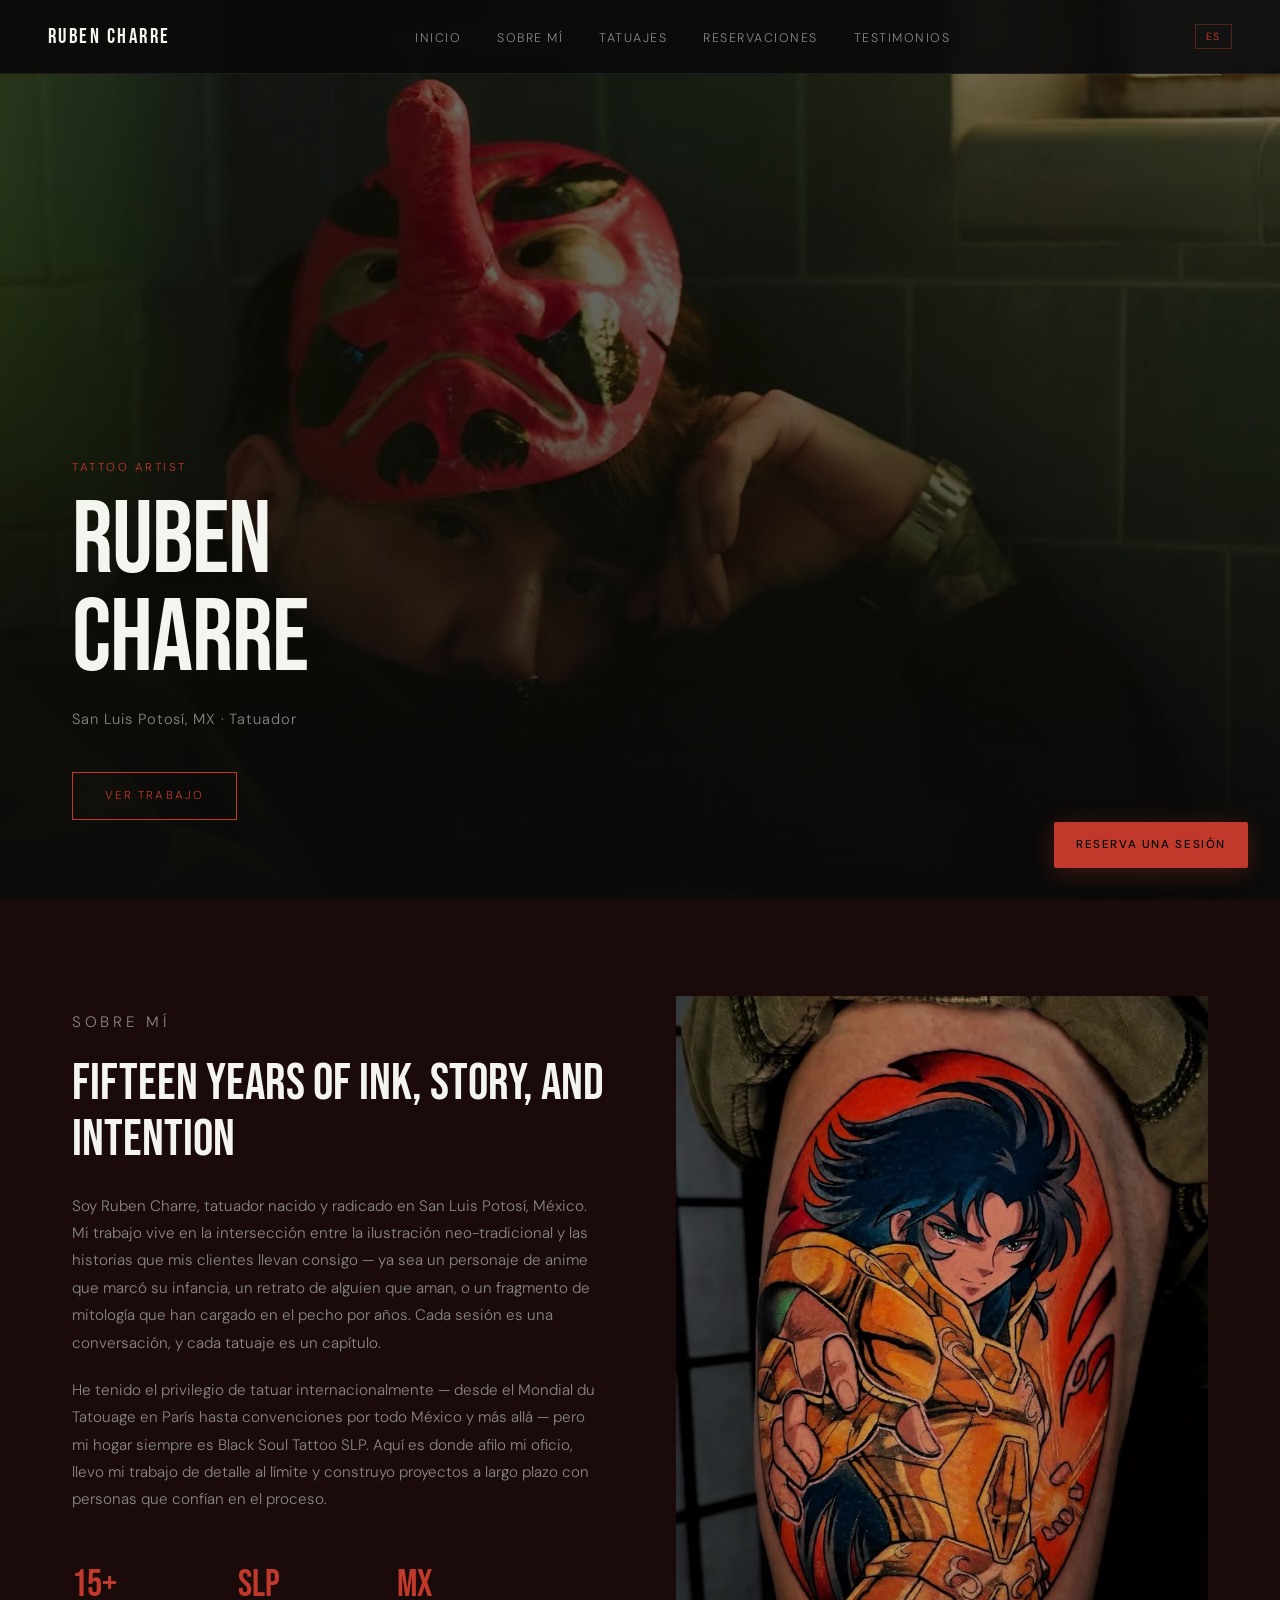
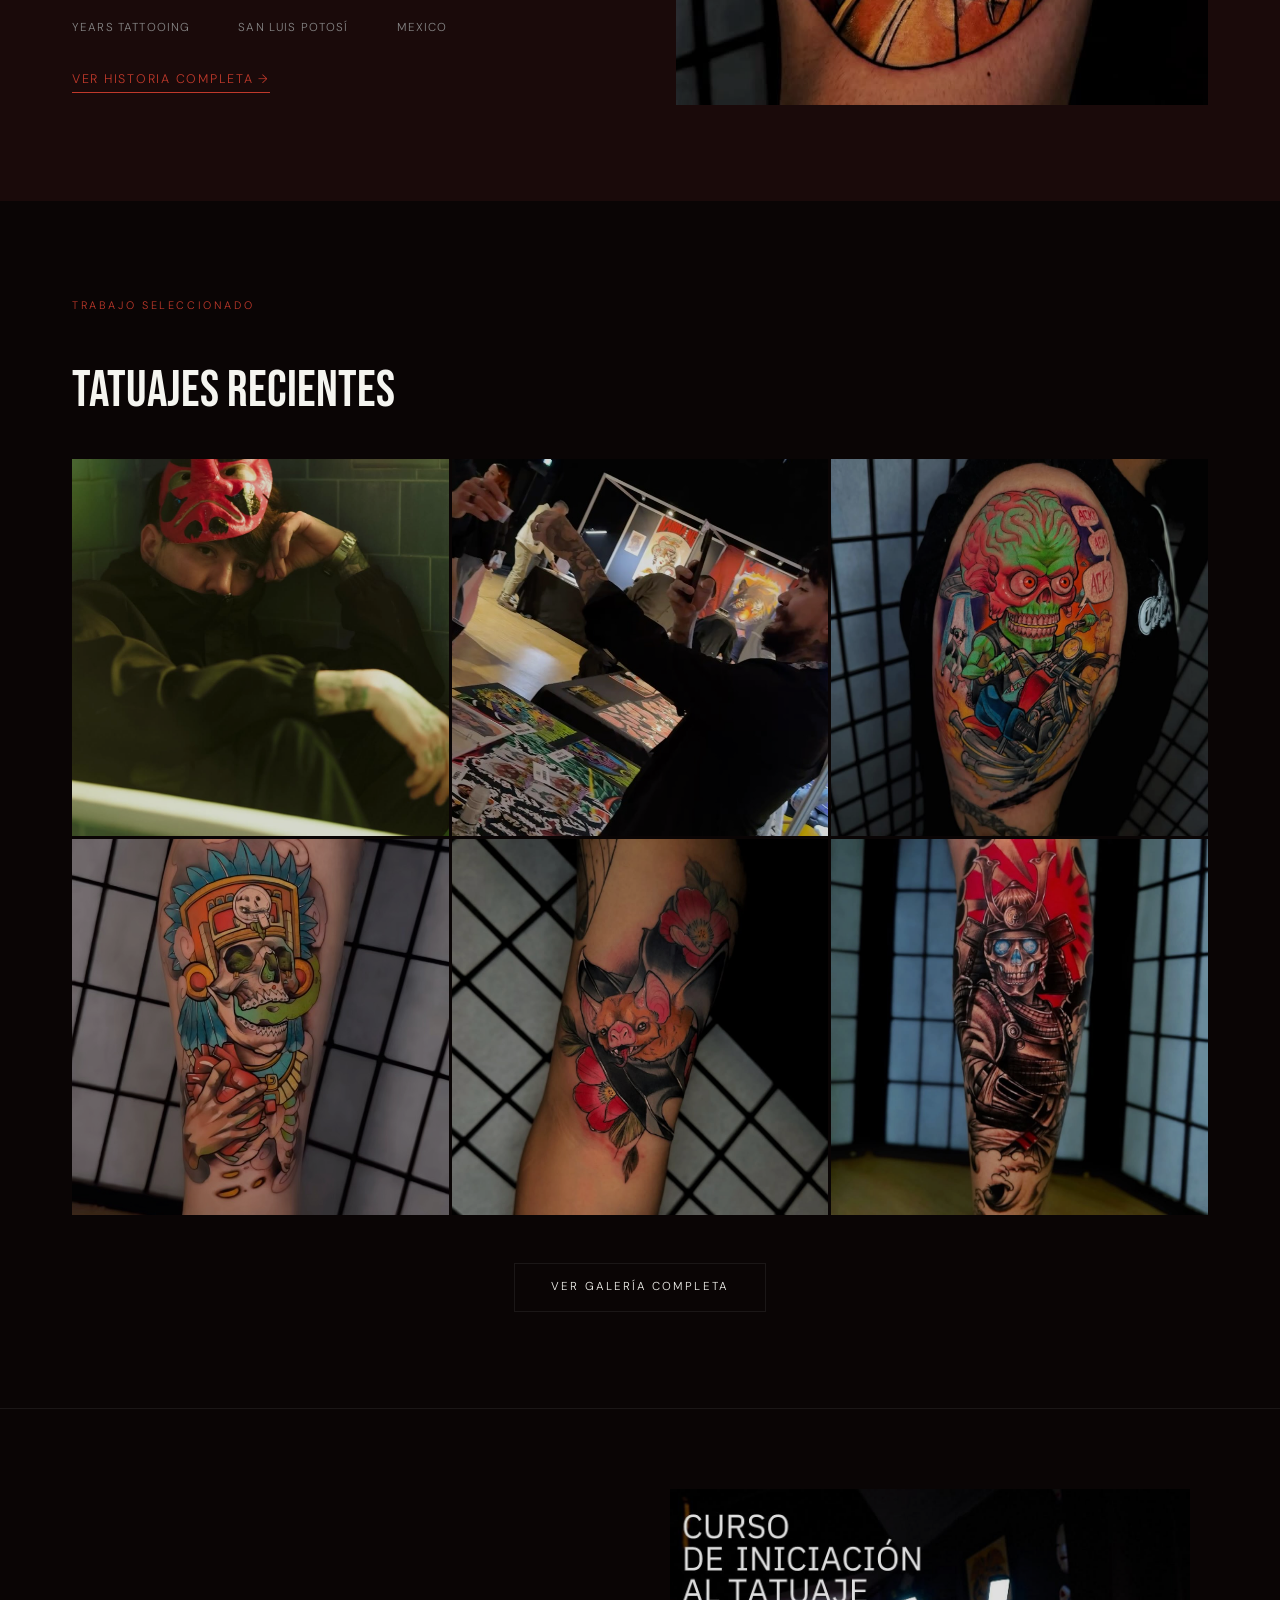
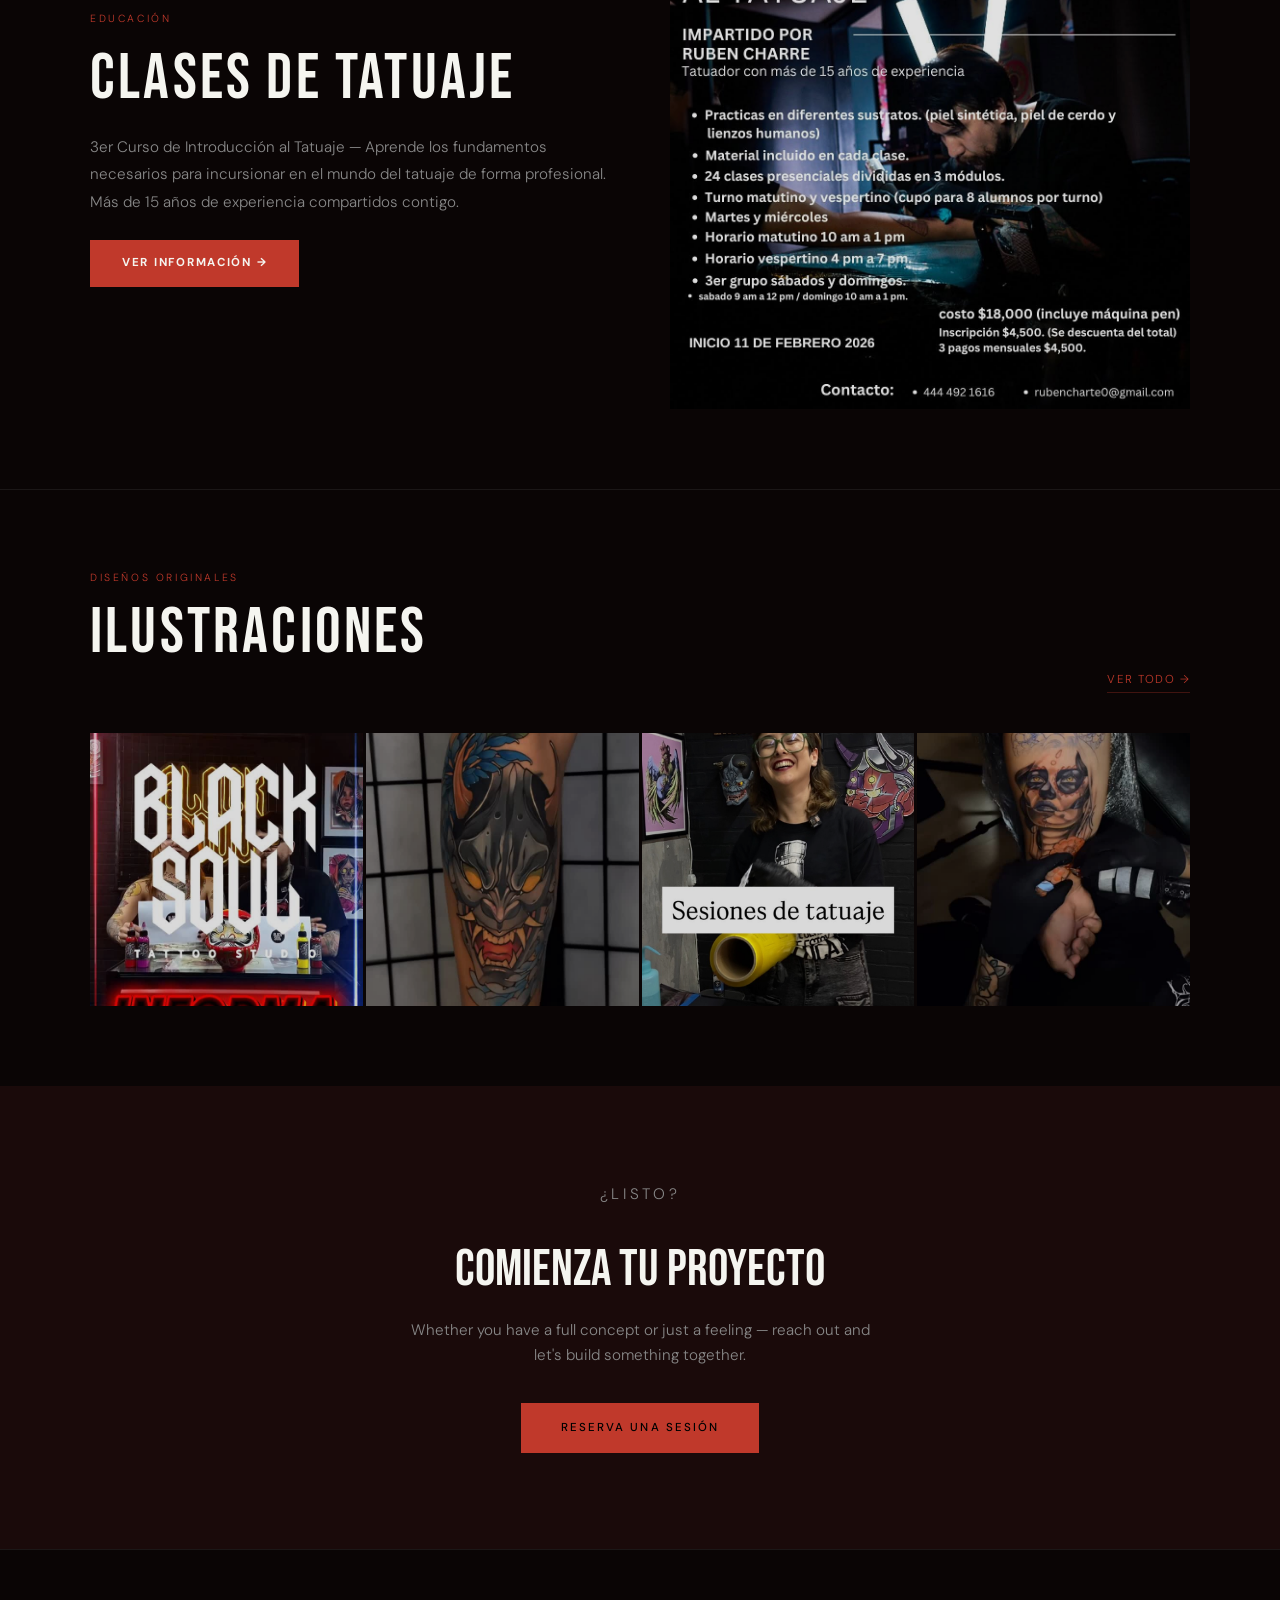
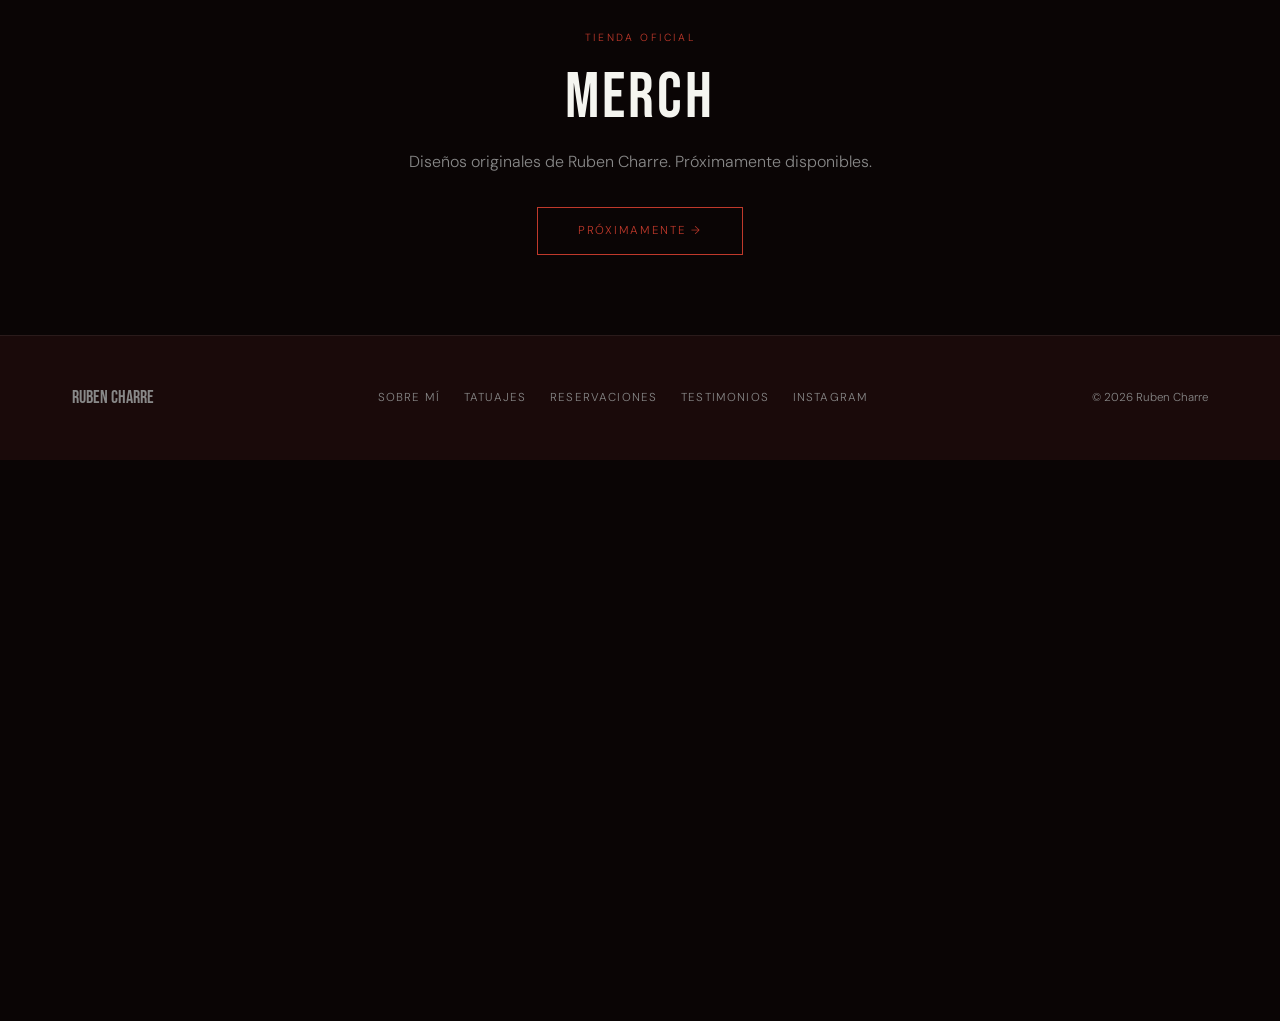
==== index.html @ f36c97e1 "Move booking CTA under ilustraciones, Spanish heading" ====
<!DOCTYPE html>
<html lang="es">
<head>
  <meta charset="UTF-8">
  <meta name="viewport" content="width=device-width, initial-scale=1.0">
  <title>Ruben Charre — Tattoo Artist | San Luis Potosí, Mexico</title>
  <meta name="description" content="Ruben Charre is a tattoo artist based in San Luis Potosí, Mexico, specializing in neo-traditional, anime, and illustrative tattoo work with bold detail and rich color.">
  <link rel="canonical" href="https://eternowebstudio.com./">

  <!-- OG Tags -->
  <meta property="og:title" content="Ruben Charre — Tattoo Artist">
  <meta property="og:description" content="Neo-traditional & illustrative tattoos from San Luis Potosí, Mexico.">
  <meta property="og:image" content="https://eternowebstudio.com/images/ruben-hero.jpg">
  <meta property="og:url" content="https://eternowebstudio.com./">
  <meta property="og:type" content="website">
  <meta name="twitter:card" content="summary_large_image">
  <meta name="twitter:title" content="Ruben Charre — Tattoo Artist">
  <meta name="twitter:image" content="https://eternowebstudio.com/images/ruben-hero.jpg">

  <!-- Google Fonts -->
  <link rel="preconnect" href="https://fonts.googleapis.com">
  <link rel="preconnect" href="https://fonts.gstatic.com" crossorigin>
  <link href="https://fonts.googleapis.com/css2?family=Bebas+Neue&family=DM+Sans:wght@300;400;500&display=swap" rel="stylesheet">

  <!-- Schema -->
  <script type="application/ld+json">
  {
    "@context": "https://schema.org",
    "@type": "Person",
    "name": "Ruben Charre",
    "jobTitle": "Tattoo Artist",
    "url": "https://eternowebstudio.com./",
    "image": "https://eternowebstudio.com/images/ruben-hero.jpg",
    "sameAs": ["https://www.instagram.com/rubencharre"],
    "address": {
      "@type": "PostalAddress",
      "addressLocality": "San Luis Potosí",
      "addressCountry": "MX"
    },
    "worksFor": {
      "@type": "LocalBusiness",
      "name": "Black Soul Tattoo SLP",
      "address": {
        "@type": "PostalAddress",
        "addressLocality": "San Luis Potosí",
        "addressCountry": "MX"
      }
    }
  }
  </script>

  <style>
    :root {
      --black: #0a0505;
      --charcoal: #1a0a0a;
      --gold: #C0392B;
      --white: #f5f5f0;
      --dim: #888;
      --border: rgba(255,255,255,0.07);
    }
    *, *::before, *::after { box-sizing: border-box; margin: 0; padding: 0; }
    html { scroll-behavior: smooth; }
    body {
      background: var(--black);
      color: var(--white);
      font-family: 'DM Sans', sans-serif;
      font-weight: 300;
      line-height: 1.6;
      overflow-x: hidden;
    }

    /* NAV */
    nav {
      position: fixed; top: 0; left: 0; right: 0; z-index: 100;
      display: flex; align-items: center; justify-content: space-between;
      padding: 20px 48px;
      background: rgba(10,10,10,0.92);
      backdrop-filter: blur(12px);
      border-bottom: 1px solid var(--border);
    }
    .nav-logo {
      font-family: 'Bebas Neue', sans-serif;
      font-size: 1.3rem;
      font-weight: 400;
      letter-spacing: 0.12em;
      color: var(--white);
      text-decoration: none;
    }
    .nav-links { display: flex; gap: 36px; list-style: none; }
    .nav-links a {
      color: var(--dim);
      text-decoration: none;
      font-size: 0.78rem;
      letter-spacing: 0.12em;
      text-transform: uppercase;
      transition: color 0.2s;
    }
    .nav-links a:hover { color: var(--white); }
    .hamburger { display: none; background: none; border: none; cursor: pointer; padding: 4px; }
    .hamburger span {
      display: block; width: 22px; height: 1px;
      background: var(--white); margin: 5px 0;
      transition: all 0.3s;
    }
    .mobile-menu {
      display: none; position: fixed; top: 65px; left: 0; right: 0; z-index: 99;
      background: var(--charcoal);
      padding: 24px 48px;
      border-bottom: 1px solid var(--border);
    }
    .mobile-menu.open { display: block; }
    .mobile-menu a {
      display: block; color: var(--white); text-decoration: none;
      font-size: 0.85rem; letter-spacing: 0.1em; text-transform: uppercase;
      padding: 12px 0; border-bottom: 1px solid var(--border);
    }

    /* FLOATING BOOK BUTTON */
    .book-float {
      position: fixed; bottom: 32px; right: 32px; z-index: 200;
      background: var(--gold);
      color: #000;
      font-family: 'DM Sans', sans-serif;
      font-size: 0.72rem;
      font-weight: 500;
      letter-spacing: 0.14em;
      text-transform: uppercase;
      text-decoration: none;
      padding: 14px 22px;
      border-radius: 2px;
      box-shadow: 0 4px 24px rgba(192,57,43,0.3);
      transition: transform 0.2s, box-shadow 0.2s;
    }
    .book-float:hover {
      transform: translateY(-2px);
      box-shadow: 0 8px 32px rgba(192,57,43,0.45);
    }

    /* HERO */
    .hero {
      min-height: 100vh;
      display: flex; align-items: flex-end;
      padding: 0 72px 80px;
      position: relative;
      overflow: hidden;
    }
    .hero-bg {
      position: absolute; inset: 0;
      background-image: url('images/ruben-hero.jpg');
      background-size: cover;
      background-position: center top;
      filter: brightness(0.45);
      transform: scale(1.02);
    }
    .hero-gradient {
      position: absolute; inset: 0;
      background: linear-gradient(to top, rgba(10,10,10,0.9) 0%, rgba(10,10,10,0.2) 50%, transparent 100%);
    }
    .hero-content { position: relative; z-index: 2; max-width: 700px; }
    .hero-eyebrow {
      font-size: 0.72rem; letter-spacing: 0.22em; text-transform: uppercase;
      color: var(--gold); margin-bottom: 16px;
    }
    h1 {
      font-family: 'Bebas Neue', sans-serif;
      font-size: clamp(3.5rem, 8vw, 7rem);
      font-weight: 300;
      line-height: 0.95;
      letter-spacing: -0.01em;
      margin-bottom: 20px;
    }
    .hero-sub {
      font-size: 0.92rem; color: var(--dim); letter-spacing: 0.06em;
      margin-bottom: 40px;
    }
    .hero-cta {
      display: inline-block;
      border: 1px solid var(--gold);
      color: var(--gold);
      text-decoration: none;
      font-size: 0.72rem;
      letter-spacing: 0.18em;
      text-transform: uppercase;
      padding: 14px 32px;
      transition: background 0.2s, color 0.2s;
    }
    .hero-cta:hover { background: var(--gold); color: #000; }

    /* SECTIONS */
    section { padding: 96px 72px; }
    .section-label {
      font-size: 0.68rem; letter-spacing: 0.24em; text-transform: uppercase;
      color: var(--gold); margin-bottom: 48px;
    }
    h2 {
      font-family: 'Bebas Neue', sans-serif;
      font-size: clamp(2rem, 4vw, 3.2rem);
      font-weight: 300;
      line-height: 1.1;
      margin-bottom: 24px;
    }

    /* ABOUT PREVIEW */
    .about-preview { background: var(--charcoal); }
    .about-grid {
      display: grid; grid-template-columns: 1fr 1fr; gap: 72px; align-items: center;
      max-width: 1200px; margin: 0 auto;
    }
    .about-text p {
      color: var(--dim); line-height: 1.8; margin-bottom: 20px; font-size: 0.95rem;
    }
    .about-img {
      width: 100%; aspect-ratio: 3/4; object-fit: cover;
      filter: brightness(0.85); transition: filter 0.3s;
    }
    .about-img:hover { filter: brightness(1); }
    .stats-row {
      display: flex; gap: 48px; margin-top: 40px;
    }
    .stat-item { }
    .stat-num {
      font-family: 'Bebas Neue', sans-serif;
      font-size: 2.4rem; font-weight: 300; color: var(--gold);
    }
    .stat-label { font-size: 0.72rem; color: var(--dim); letter-spacing: 0.1em; text-transform: uppercase; margin-top: 4px; }
    .about-link {
      display: inline-block; margin-top: 32px;
      color: var(--gold); text-decoration: none;
      font-size: 0.78rem; letter-spacing: 0.14em; text-transform: uppercase;
      border-bottom: 1px solid var(--gold); padding-bottom: 2px;
      transition: opacity 0.2s;
    }
    .about-link:hover { opacity: 0.7; }

    /* GALLERY PREVIEW */
    .gallery-section { background: var(--black); }
    .gallery-grid {
      display: grid;
      grid-template-columns: repeat(3, 1fr);
      gap: 3px;
      max-width: 1200px; margin: 0 auto 48px;
    }
    .gallery-item {
      aspect-ratio: 1;
      overflow: hidden;
    }
    .gallery-item img {
      width: 100%; height: 100%; object-fit: cover;
      filter: brightness(0.85);
      transition: filter 0.4s, transform 0.4s;
      display: block;
    }
    .gallery-item:hover img { filter: brightness(1); transform: scale(1.04); }
    .gallery-cta-wrap { text-align: center; }
    .btn-outline {
      display: inline-block;
      border: 1px solid var(--border);
      color: var(--white);
      text-decoration: none;
      font-size: 0.72rem;
      letter-spacing: 0.18em;
      text-transform: uppercase;
      padding: 14px 36px;
      transition: border-color 0.2s, color 0.2s;
    }
    .btn-outline:hover { border-color: var(--gold); color: var(--gold); }

    /* BOOKING PREVIEW */
    .booking-preview {
      background: var(--charcoal);
      text-align: center;
    }
    .booking-preview h2 { max-width: 560px; margin: 0 auto 20px; }
    .booking-preview p { color: var(--dim); max-width: 480px; margin: 0 auto 36px; font-size: 0.95rem; }
    .btn-gold {
      display: inline-block;
      background: var(--gold);
      color: #000;
      text-decoration: none;
      font-size: 0.72rem;
      letter-spacing: 0.18em;
      text-transform: uppercase;
      padding: 16px 40px;
      font-weight: 500;
      transition: opacity 0.2s, transform 0.2s;
    }
    .btn-gold:hover { opacity: 0.88; transform: translateY(-1px); }

    /* TESTIMONIALS PREVIEW */
    .testimonials-section { background: var(--black); text-align: center; }
    .testimonial-placeholder {
      max-width: 480px; margin: 0 auto;
      border: 1px solid var(--border);
      padding: 48px 40px;
      color: var(--dim);
      font-style: italic;
      font-family: 'Bebas Neue', sans-serif;
      font-size: 1.1rem;
    }

    /* FOOTER */
    footer {
      background: var(--charcoal);
      padding: 48px 72px;
      border-top: 1px solid var(--border);
      display: flex; justify-content: space-between; align-items: center;
    }
    .footer-logo {
      font-family: 'Bebas Neue', sans-serif;
      font-size: 1.1rem; color: var(--dim);
    }
    .footer-links { display: flex; gap: 24px; }
    .footer-links a {
      color: var(--dim); text-decoration: none;
      font-size: 0.72rem; letter-spacing: 0.1em; text-transform: uppercase;
      transition: color 0.2s;
    }
    .footer-links a:hover { color: var(--white); }
    .footer-copy { color: var(--dim); font-size: 0.72rem; }

    /* FADE UP ANIMATION */
    .fade-up {
      opacity: 0; transform: translateY(28px);
      transition: opacity 0.7s ease, transform 0.7s ease;
    }
    .fade-up.visible { opacity: 1; transform: translateY(0); }

    /* RESPONSIVE */
    @media (max-width: 900px) {
      nav { padding: 18px 24px; }
      .nav-links { display: none; }
      .hamburger { display: block; }
      section { padding: 72px 24px; }
      .hero { padding: 0 24px 60px; }
      .about-grid { grid-template-columns: 1fr; gap: 40px; }
      .gallery-grid { grid-template-columns: repeat(2, 1fr); }
      footer { flex-direction: column; gap: 24px; text-align: center; }
      .footer-links { flex-wrap: wrap; justify-content: center; }
      .book-float { bottom: 20px; right: 20px; }
      .stats-row { gap: 28px; }
    }
    @media (max-width: 480px) {
      .gallery-grid { grid-template-columns: repeat(2, 1fr); }
    }
  </style>
</head>
<body>

<nav>
  <a href="./" class="nav-logo">RUBEN CHARRE</a>
  <ul class="nav-links">
    <li><a href="./">Inicio</a></li>
    <li><a href="./about.html">Sobre Mí</a></li>
    <li><a href="./tattoos.html">Tatuajes</a></li>
    <li><a href="./booking.html">Reservaciones</a></li>
    <li><a href="./testimonials.html">Testimonios</a></li>
  </ul>
  <button id="lang-toggle-btn" onclick="setLang(getLang()==='es'?'en':'es')" style="background:none;border:1px solid rgba(192,57,43,0.4);color:#C0392B;font-size:0.65rem;letter-spacing:0.15em;padding:5px 10px;cursor:pointer;font-family:inherit;transition:all 0.2s;" onmouseover="this.style.background='rgba(192,57,43,0.15)'" onmouseout="this.style.background='none'">ES</button>
  <button class="hamburger" aria-label="Menu" onclick="document.querySelector('.mobile-menu').classList.toggle('open')">
    <span></span><span></span><span></span>
  </button>
</nav>

<div class="mobile-menu">
  <a href="./">Inicio</a>
  <a href="./about.html">Sobre Mí</a>
  <a href="./tattoos.html">Tatuajes</a>
  <a href="./booking.html">Reservaciones</a>
  <a href="./testimonials.html">Testimonios</a>
</div>

<!-- HERO -->
<section class="hero">
  <div class="hero-bg"></div>
  <div class="hero-gradient"></div>
  <div class="hero-content fade-up">
    <p class="hero-eyebrow">Tattoo Artist</p>
    <h1>Ruben<br>Charre</h1>
    <p class="hero-sub">San Luis Potosí, MX · Tatuador</p>
    <a href="./tattoos.html" class="hero-cta">Ver Trabajo</a>
  </div>
</section>

<!-- ABOUT PREVIEW -->
<section class="about-preview">
  <div class="about-grid">
    <div class="about-text fade-up">
      <p class="section-label">Sobre Mí</p>
      <h2>Fifteen Years of Ink, Story, and Intention</h2>
      <p>Soy Ruben Charre, tatuador nacido y radicado en San Luis Potosí, México. Mi trabajo vive en la intersección entre la ilustración neo-tradicional y las historias que mis clientes llevan consigo — ya sea un personaje de anime que marcó su infancia, un retrato de alguien que aman, o un fragmento de mitología que han cargado en el pecho por años. Cada sesión es una conversación, y cada tatuaje es un capítulo.</p>
      <p>He tenido el privilegio de tatuar internacionalmente — desde el Mondial du Tatouage en París hasta convenciones por todo México y más allá — pero mi hogar siempre es Black Soul Tattoo SLP. Aquí es donde afilo mi oficio, llevo mi trabajo de detalle al límite y construyo proyectos a largo plazo con personas que confían en el proceso.</p>
      <div class="stats-row">
        <div class="stat-item">
          <div class="stat-num">15+</div>
          <div class="stat-label">Years Tattooing</div>
        </div>
        <div class="stat-item">
          <div class="stat-num">SLP</div>
          <div class="stat-label">San Luis Potosí</div>
        </div>
        <div class="stat-item">
          <div class="stat-num">MX</div>
          <div class="stat-label">Mexico</div>
        </div>
      </div>
      <a href="./about.html" class="about-link">Ver Historia Completa →</a>
    </div>
    <img src="./images/g7.jpg" alt="Ruben Charre tattoo work" class="about-img fade-up">
  </div>
</section>

<!-- TATTOO GALLERY PREVIEW -->
<section class="gallery-section">
  <div style="max-width:1200px;margin:0 auto;">
    <p class="section-label fade-up">Trabajo Seleccionado</p>
    <h2 class="fade-up">Tatuajes Recientes</h2>
    <div class="gallery-grid" style="margin-top:40px;">
      <div class="gallery-item fade-up"><img src="./images/g1.jpg" alt="Tattoo by Ruben Charre" loading="lazy"></div>
      <div class="gallery-item fade-up"><img src="./images/g2.jpg" alt="Tattoo by Ruben Charre" loading="lazy"></div>
      <div class="gallery-item fade-up"><img src="./images/g3.jpg" alt="Tattoo by Ruben Charre" loading="lazy"></div>
      <div class="gallery-item fade-up"><img src="./images/g4.jpg" alt="Tattoo by Ruben Charre" loading="lazy"></div>
      <div class="gallery-item fade-up"><img src="./images/g5.jpg" alt="Tattoo by Ruben Charre" loading="lazy"></div>
      <div class="gallery-item fade-up"><img src="./images/g6.jpg" alt="Tattoo by Ruben Charre" loading="lazy"></div>
    </div>
    <div class="gallery-cta-wrap fade-up" style="margin-top:40px;">
      <a href="./tattoos.html" class="btn-outline">Ver Galería Completa</a>
    </div>
  </div>
</section>

<!-- CLASES PREVIEW -->
<section style="padding:80px 72px;border-top:1px solid rgba(255,255,255,0.07);background:#0a0505;">
  <div style="max-width:1100px;margin:0 auto;display:grid;grid-template-columns:1fr 1fr;gap:60px;align-items:center;">
    <div>
      <p style="font-size:0.65rem;letter-spacing:0.25em;text-transform:uppercase;color:#C0392B;margin-bottom:16px;">Educación</p>
      <h2 style="font-family:'Bebas Neue',sans-serif;font-size:clamp(2.5rem,5vw,4rem);letter-spacing:0.05em;color:#f5f5f0;margin-bottom:20px;">Clases de Tatuaje</h2>
      <p style="color:#888;line-height:1.8;margin-bottom:24px;font-size:0.95rem;">3er Curso de Introducción al Tatuaje — Aprende los fundamentos necesarios para incursionar en el mundo del tatuaje de forma profesional. Más de 15 años de experiencia compartidos contigo.</p>
      <a href="/clases.html" style="display:inline-block;padding:14px 32px;background:#C0392B;color:#f5f5f0;text-decoration:none;font-size:0.72rem;font-weight:700;letter-spacing:0.15em;text-transform:uppercase;">Ver Información →</a>
    </div>
    <div>
      <img src="./images/class.jpg" alt="Curso de tatuaje" style="width:100%;display:block;filter:brightness(0.88);">
    </div>
  </div>
</section>

<!-- ILUSTRACIONES PREVIEW -->
<section style="padding:80px 72px;border-top:1px solid rgba(255,255,255,0.07);background:#0a0505;">
  <div style="max-width:1100px;margin:0 auto;">
    <div style="display:flex;justify-content:space-between;align-items:flex-end;margin-bottom:40px;">
      <div>
        <p style="font-size:0.65rem;letter-spacing:0.25em;text-transform:uppercase;color:#C0392B;margin-bottom:12px;">Diseños Originales</p>
        <h2 style="font-family:'Bebas Neue',sans-serif;font-size:clamp(2.5rem,5vw,4rem);letter-spacing:0.05em;color:#f5f5f0;">Ilustraciones</h2>
      </div>
      <a href="/ilustraciones.html" style="font-size:0.72rem;letter-spacing:0.12em;text-transform:uppercase;color:#C0392B;text-decoration:none;border-bottom:1px solid rgba(192,57,43,0.3);padding-bottom:2px;">Ver Todo →</a>
    </div>
    <div style="display:grid;grid-template-columns:repeat(4,1fr);gap:3px;">
      <div style="overflow:hidden;"><img src="./images/illustration_1.jpg" alt="Diseño" style="width:100%;aspect-ratio:1;object-fit:cover;display:block;filter:brightness(0.85);transition:filter 0.4s;" onmouseover="this.style.filter='brightness(1)'" onmouseout="this.style.filter='brightness(0.85)'"></div>
      <div style="overflow:hidden;"><img src="./images/illustration_2.jpg" alt="Diseño" style="width:100%;aspect-ratio:1;object-fit:cover;display:block;filter:brightness(0.85);transition:filter 0.4s;" onmouseover="this.style.filter='brightness(1)'" onmouseout="this.style.filter='brightness(0.85)'"></div>
      <div style="overflow:hidden;"><img src="./images/illustration_3.jpg" alt="Diseño" style="width:100%;aspect-ratio:1;object-fit:cover;display:block;filter:brightness(0.85);transition:filter 0.4s;" onmouseover="this.style.filter='brightness(1)'" onmouseout="this.style.filter='brightness(0.85)'"></div>
      <div style="overflow:hidden;"><img src="./images/illustration_4.jpg" alt="Diseño" style="width:100%;aspect-ratio:1;object-fit:cover;display:block;filter:brightness(0.85);transition:filter 0.4s;" onmouseover="this.style.filter='brightness(1)'" onmouseout="this.style.filter='brightness(0.85)'"></div>
    </div>
  </div>
</section>

<!-- BOOKING PREVIEW -->
<section class="booking-preview">
  <p class="section-label fade-up">¿Listo?</p>
  <h2 class="fade-up">Comienza Tu Proyecto</h2>
  <p class="fade-up">Whether you have a full concept or just a feeling — reach out and let's build something together.</p>
  <a href="./booking.html" class="btn-gold fade-up">Reserva una Sesión</a>
</section>

<!-- MERCH PREVIEW -->
<section style="padding:80px 72px;border-top:1px solid rgba(255,255,255,0.07);background:#0a0505;">
  <div style="max-width:1100px;margin:0 auto;text-align:center;">
    <p style="font-size:0.65rem;letter-spacing:0.25em;text-transform:uppercase;color:#C0392B;margin-bottom:16px;">Tienda Oficial</p>
    <h2 style="font-family:'Bebas Neue',sans-serif;font-size:clamp(2.5rem,5vw,4rem);letter-spacing:0.05em;color:#f5f5f0;margin-bottom:16px;">Merch</h2>
    <p style="color:#888;font-size:1rem;margin-bottom:32px;">Diseños originales de Ruben Charre. Próximamente disponibles.</p>
    <a href="/merch.html" style="display:inline-block;padding:14px 40px;border:1px solid #C0392B;color:#C0392B;text-decoration:none;font-size:0.72rem;letter-spacing:0.15em;text-transform:uppercase;transition:all 0.3s;" onmouseover="this.style.background='#C0392B';this.style.color='#f5f5f0'" onmouseout="this.style.background='none';this.style.color='#C0392B'">Próximamente →</a>
  </div>
</section>

<footer>
  <div class="footer-logo">Ruben Charre</div>
  <div class="footer-links">
    <a href="./about.html">Sobre Mí</a>
    <a href="./tattoos.html">Tatuajes</a>
    <a href="./booking.html">Reservaciones</a>
    <a href="./testimonials.html">Testimonios</a>
    <a href="https://instagram.com/rubencharre" target="_blank" rel="noopener">Instagram</a>
  </div>
  <div class="footer-copy">© 2026 Ruben Charre</div>
</footer>

<a href="./booking.html" class="book-float">Reserva una Sesión</a>

<script>
  const obs = new IntersectionObserver((entries) => {
    entries.forEach(e => { if (e.isIntersecting) { e.target.classList.add('visible'); } });
  }, { threshold: 0.1 });
  document.querySelectorAll('.fade-up').forEach(el => obs.observe(el));
</script>

<script>
// Bilingual support - auto-detect browser language
const translations = {
  es: {
    nav_about: "Sobre Mí", nav_tattoos: "Tatuajes", nav_booking: "Reservaciones", nav_testimonials: "Testimonios",
    hero_cta: "Ver Trabajo", section_about: "Sobre Mí", section_tattoos: "Tatuajes",
    section_booking: "Reservaciones", section_testimonials: "Testimonios",
    book_btn: "Reserva una Sesión", gallery_btn: "Ver Galería Completa",
  },
  en: {
    nav_about: "About", nav_tattoos: "Tattoos", nav_booking: "Booking", nav_testimonials: "Testimonials",
    hero_cta: "View Work", section_about: "About", section_tattoos: "Tattoo Work",
    section_booking: "Booking", section_testimonials: "Testimonials",
    book_btn: "Book a Session", gallery_btn: "View Full Gallery",
  }
};

function getLang() {
  return localStorage.getItem('lang') || (navigator.language.startsWith('es') ? 'es' : 'en');
}

function setLang(lang) {
  localStorage.setItem('lang', lang);
  document.documentElement.lang = lang;
  document.querySelectorAll('[data-es]').forEach(el => {
    el.textContent = lang === 'es' ? el.dataset.es : el.dataset.en;
  });
  const btn = document.getElementById('lang-toggle-btn');
  if (btn) btn.textContent = lang === 'es' ? 'EN' : 'ES';
}

document.addEventListener('DOMContentLoaded', () => setLang(getLang()));
</script>
<!-- TESTIMONIALS PREVIEW -->
<section class="testimonials-section">
  <div style="max-width:800px;margin:0 auto;">
    <p class="section-label fade-up">Testimonios</p>
    <h2 class="fade-up">Lo Que Dicen</h2>
    <div class="testimonial-placeholder fade-up" style="margin-top:40px;">
      "Sé el primero en compartir tu experiencia."
    </div>
    <div style="margin-top:32px;" class="fade-up">
      <a href="./testimonials.html" class="btn-outline">Leave a Review</a>
    </div>
  </div>
</section>


</body>
</html>
<!-- rebuild Wed Mar 18 08:30:24 CDT 2026 -->
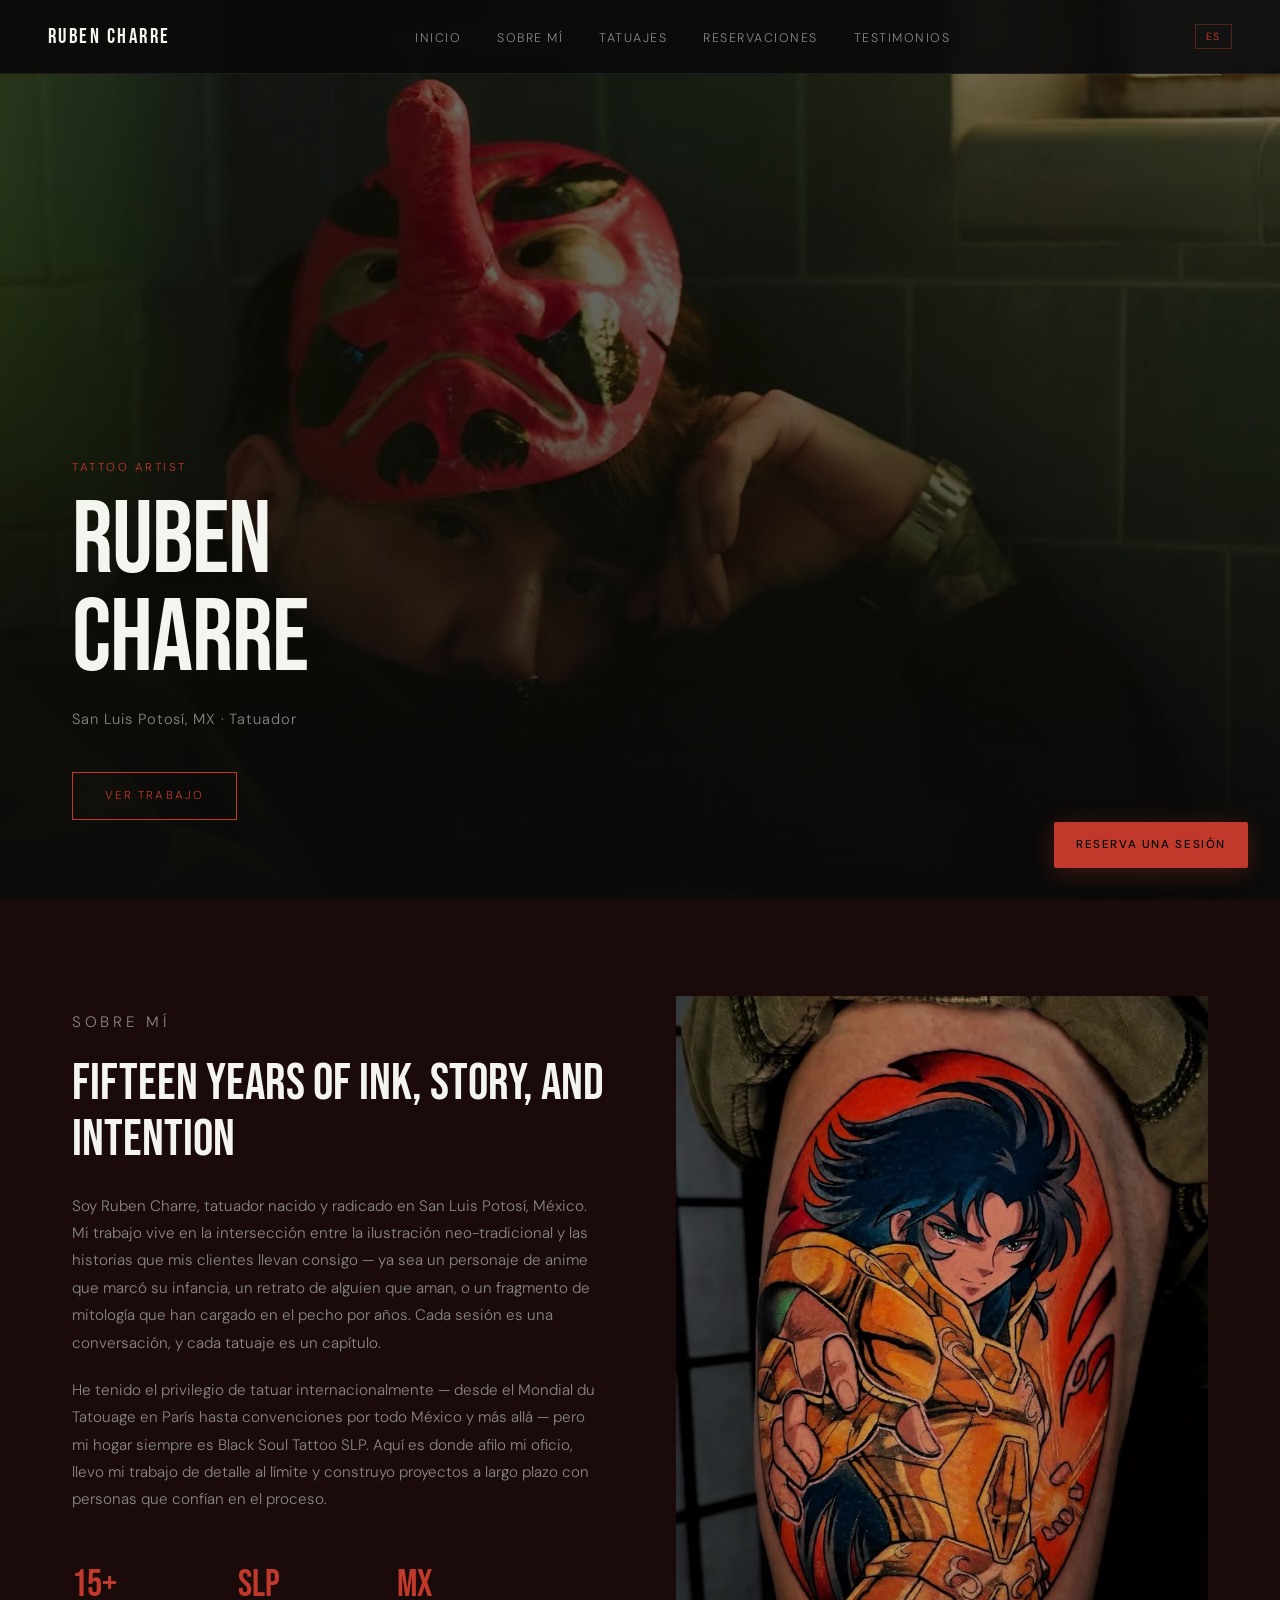
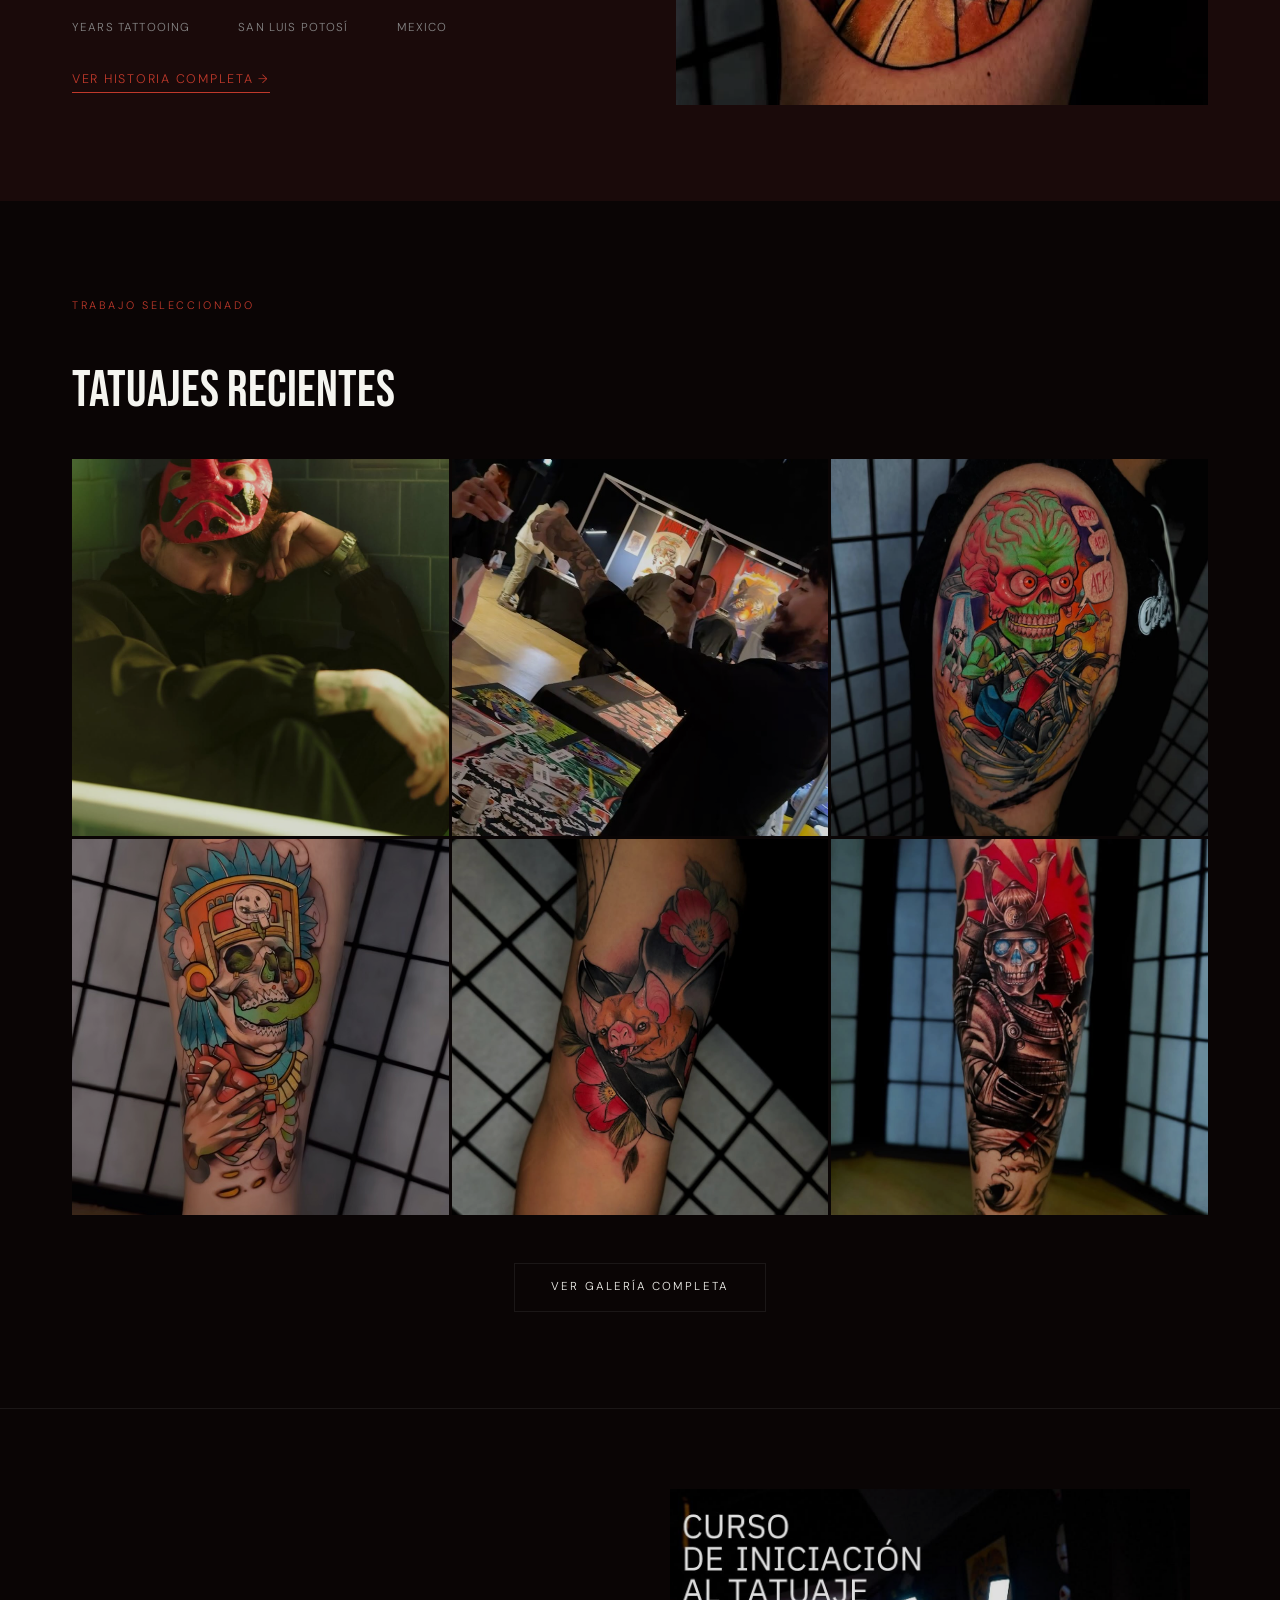
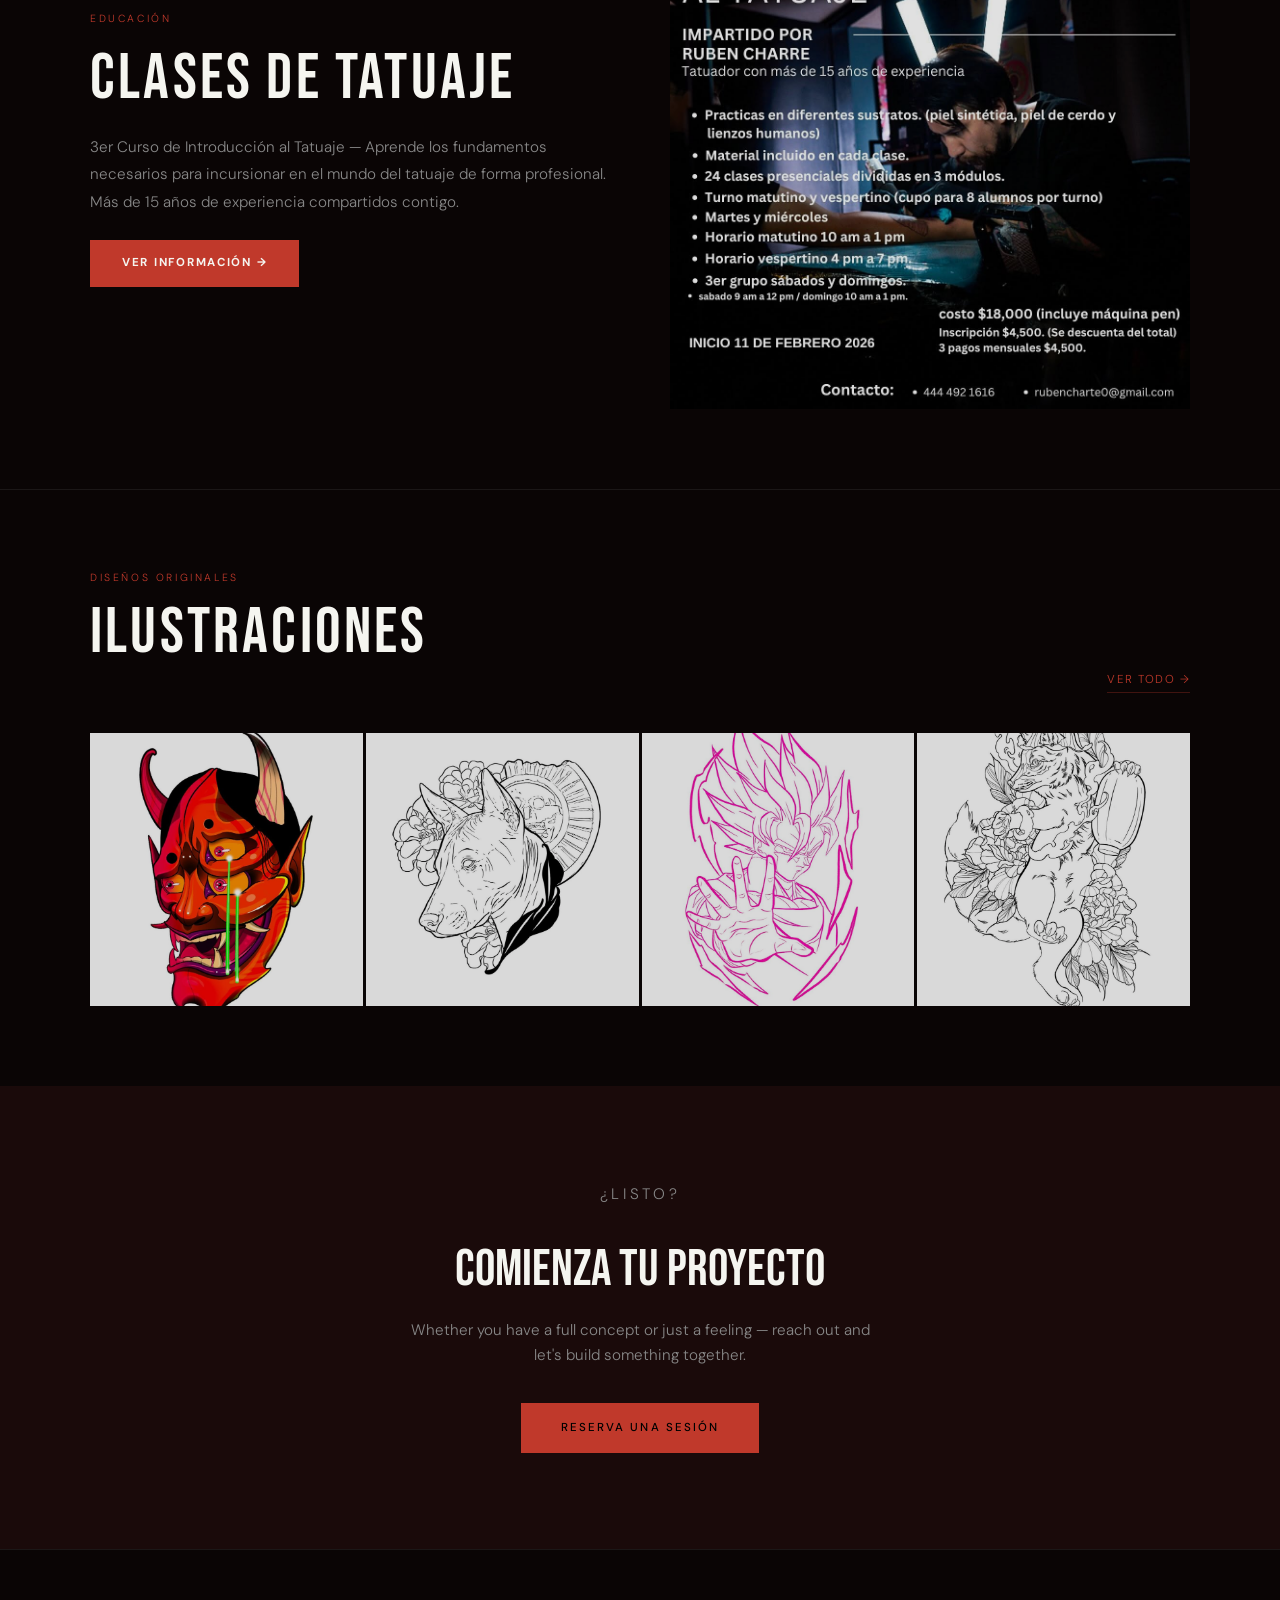
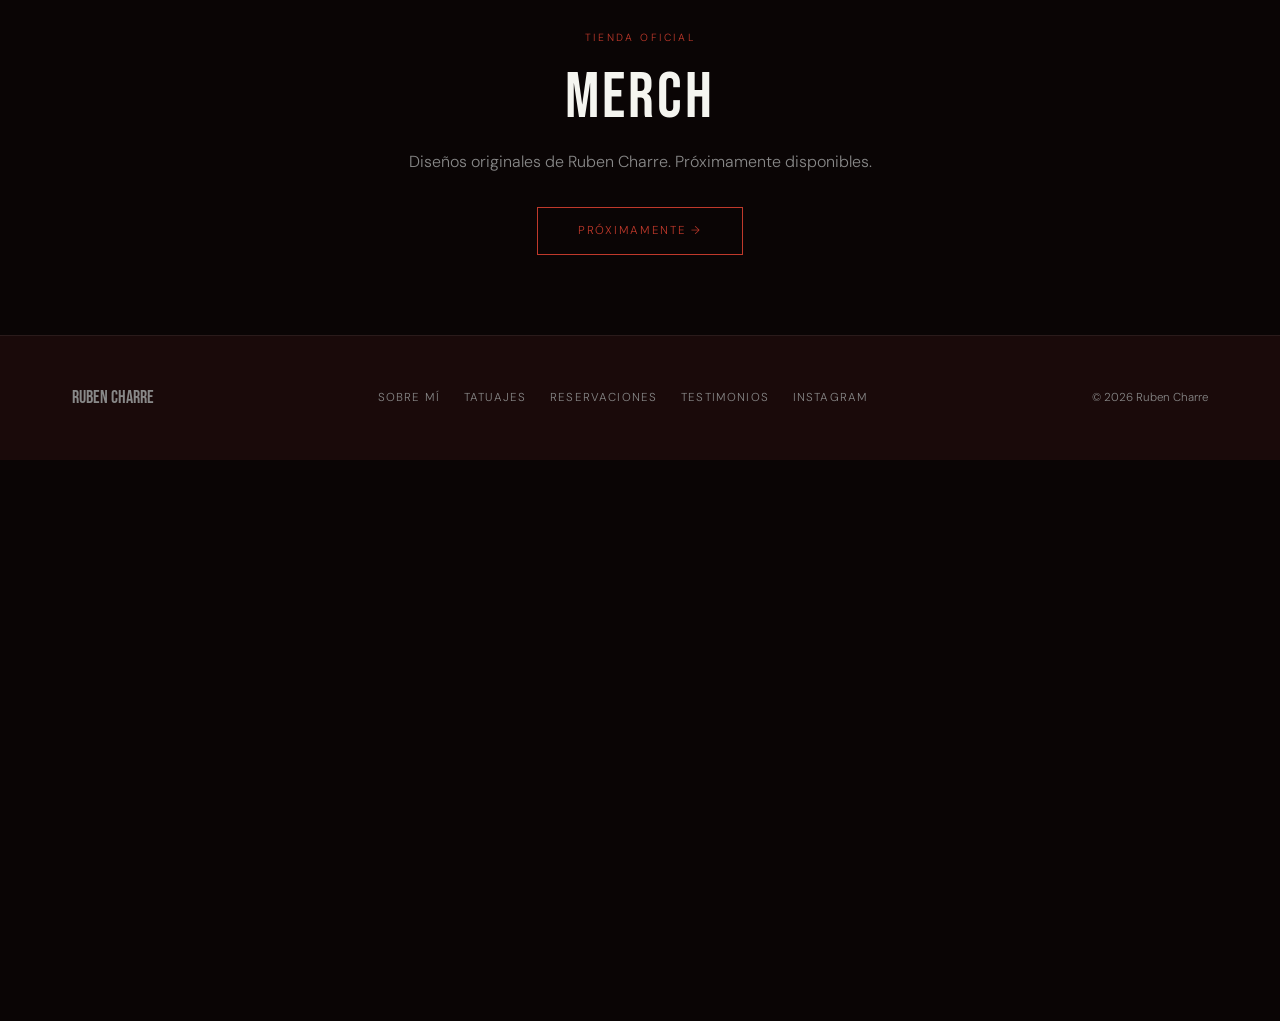
==== commit 2f8f093d: "Add 10 real design illustrations from desktop folder" ====
--- a/index.html
+++ b/index.html
@@ -454,10 +454,10 @@
       <a href="/ilustraciones.html" style="font-size:0.72rem;letter-spacing:0.12em;text-transform:uppercase;color:#C0392B;text-decoration:none;border-bottom:1px solid rgba(192,57,43,0.3);padding-bottom:2px;">Ver Todo →</a>
     </div>
     <div style="display:grid;grid-template-columns:repeat(4,1fr);gap:3px;">
-      <div style="overflow:hidden;"><img src="./images/illustration_1.jpg" alt="Diseño" style="width:100%;aspect-ratio:1;object-fit:cover;display:block;filter:brightness(0.85);transition:filter 0.4s;" onmouseover="this.style.filter='brightness(1)'" onmouseout="this.style.filter='brightness(0.85)'"></div>
-      <div style="overflow:hidden;"><img src="./images/illustration_2.jpg" alt="Diseño" style="width:100%;aspect-ratio:1;object-fit:cover;display:block;filter:brightness(0.85);transition:filter 0.4s;" onmouseover="this.style.filter='brightness(1)'" onmouseout="this.style.filter='brightness(0.85)'"></div>
-      <div style="overflow:hidden;"><img src="./images/illustration_3.jpg" alt="Diseño" style="width:100%;aspect-ratio:1;object-fit:cover;display:block;filter:brightness(0.85);transition:filter 0.4s;" onmouseover="this.style.filter='brightness(1)'" onmouseout="this.style.filter='brightness(0.85)'"></div>
-      <div style="overflow:hidden;"><img src="./images/illustration_4.jpg" alt="Diseño" style="width:100%;aspect-ratio:1;object-fit:cover;display:block;filter:brightness(0.85);transition:filter 0.4s;" onmouseover="this.style.filter='brightness(1)'" onmouseout="this.style.filter='brightness(0.85)'"></div>
+      <div style="overflow:hidden;"><img src="./images/ruben_design_1.jpg" alt="Diseño" style="width:100%;aspect-ratio:1;object-fit:cover;display:block;filter:brightness(0.85);transition:filter 0.4s;" onmouseover="this.style.filter='brightness(1)'" onmouseout="this.style.filter='brightness(0.85)'"></div>
+      <div style="overflow:hidden;"><img src="./images/ruben_design_2.jpg" alt="Diseño" style="width:100%;aspect-ratio:1;object-fit:cover;display:block;filter:brightness(0.85);transition:filter 0.4s;" onmouseover="this.style.filter='brightness(1)'" onmouseout="this.style.filter='brightness(0.85)'"></div>
+      <div style="overflow:hidden;"><img src="./images/ruben_design_3.jpg" alt="Diseño" style="width:100%;aspect-ratio:1;object-fit:cover;display:block;filter:brightness(0.85);transition:filter 0.4s;" onmouseover="this.style.filter='brightness(1)'" onmouseout="this.style.filter='brightness(0.85)'"></div>
+      <div style="overflow:hidden;"><img src="./images/ruben_design_4.jpg" alt="Diseño" style="width:100%;aspect-ratio:1;object-fit:cover;display:block;filter:brightness(0.85);transition:filter 0.4s;" onmouseover="this.style.filter='brightness(1)'" onmouseout="this.style.filter='brightness(0.85)'"></div>
     </div>
   </div>
 </section>
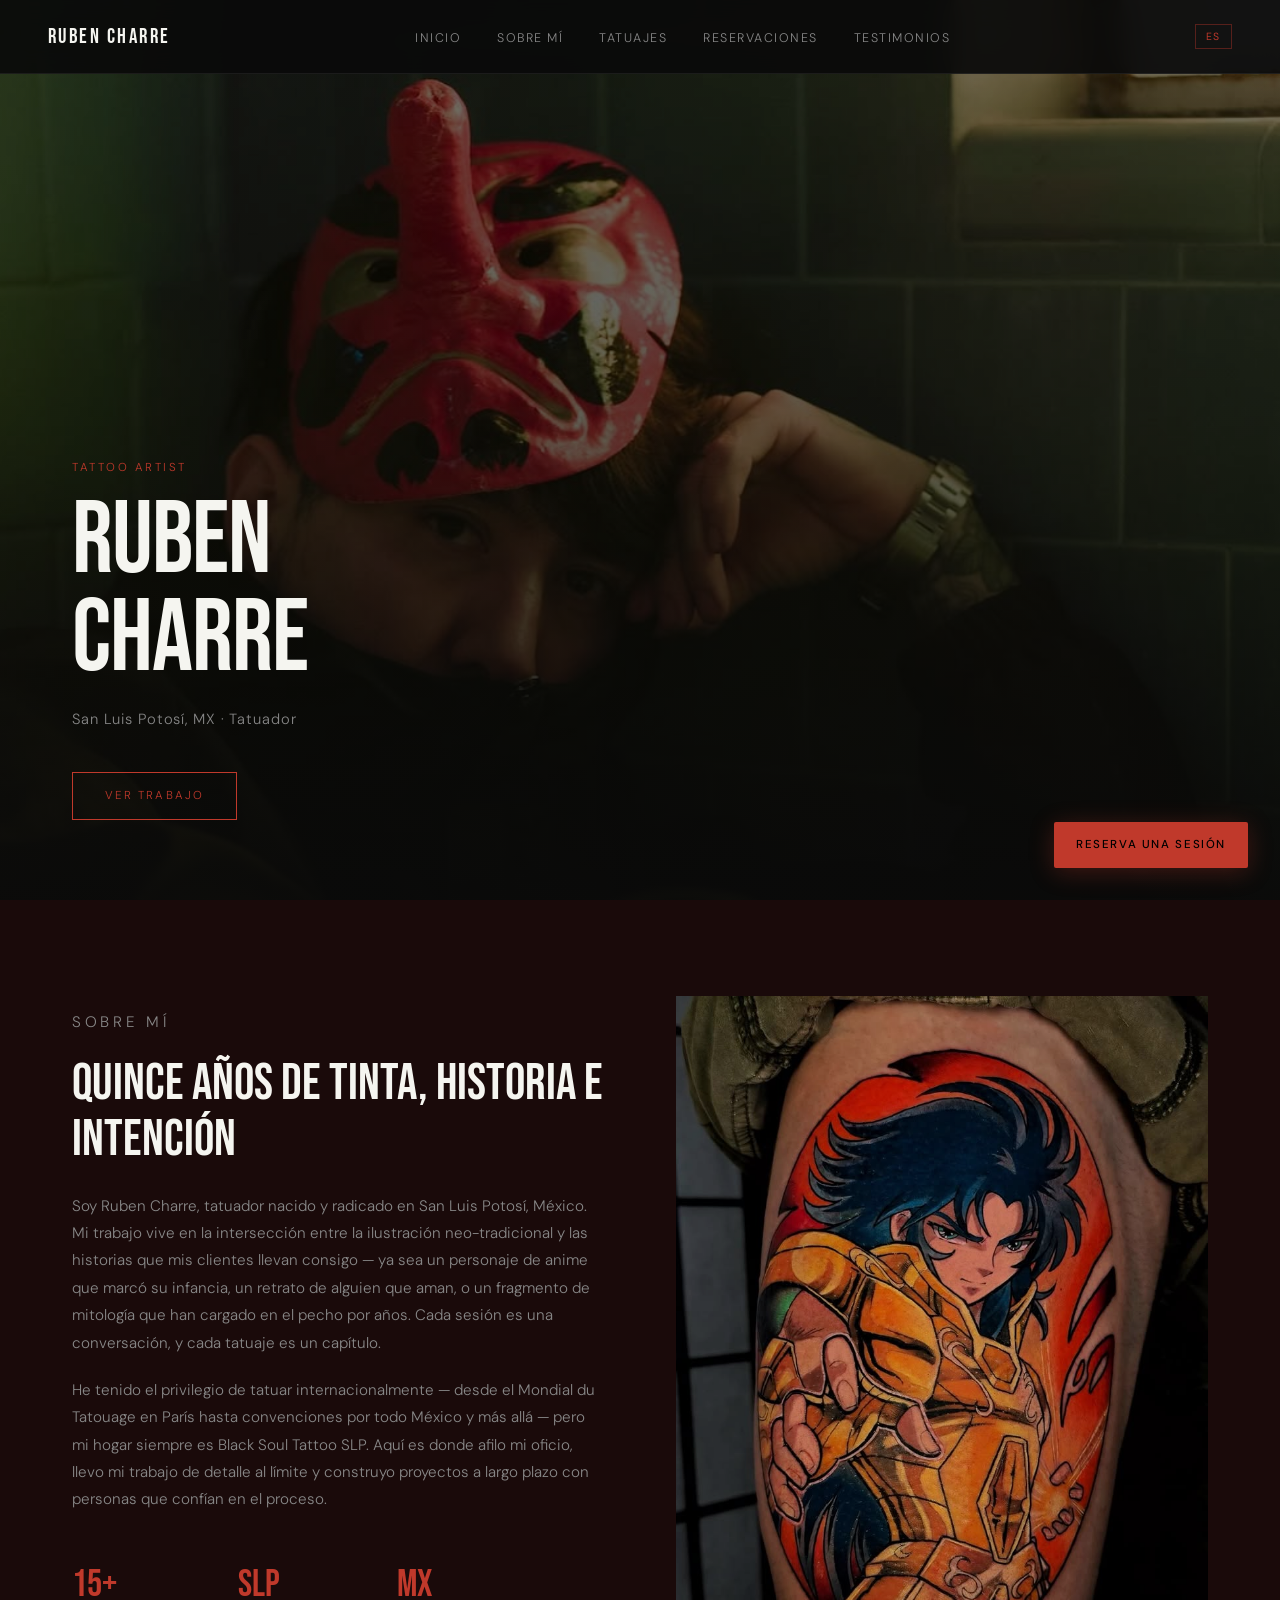
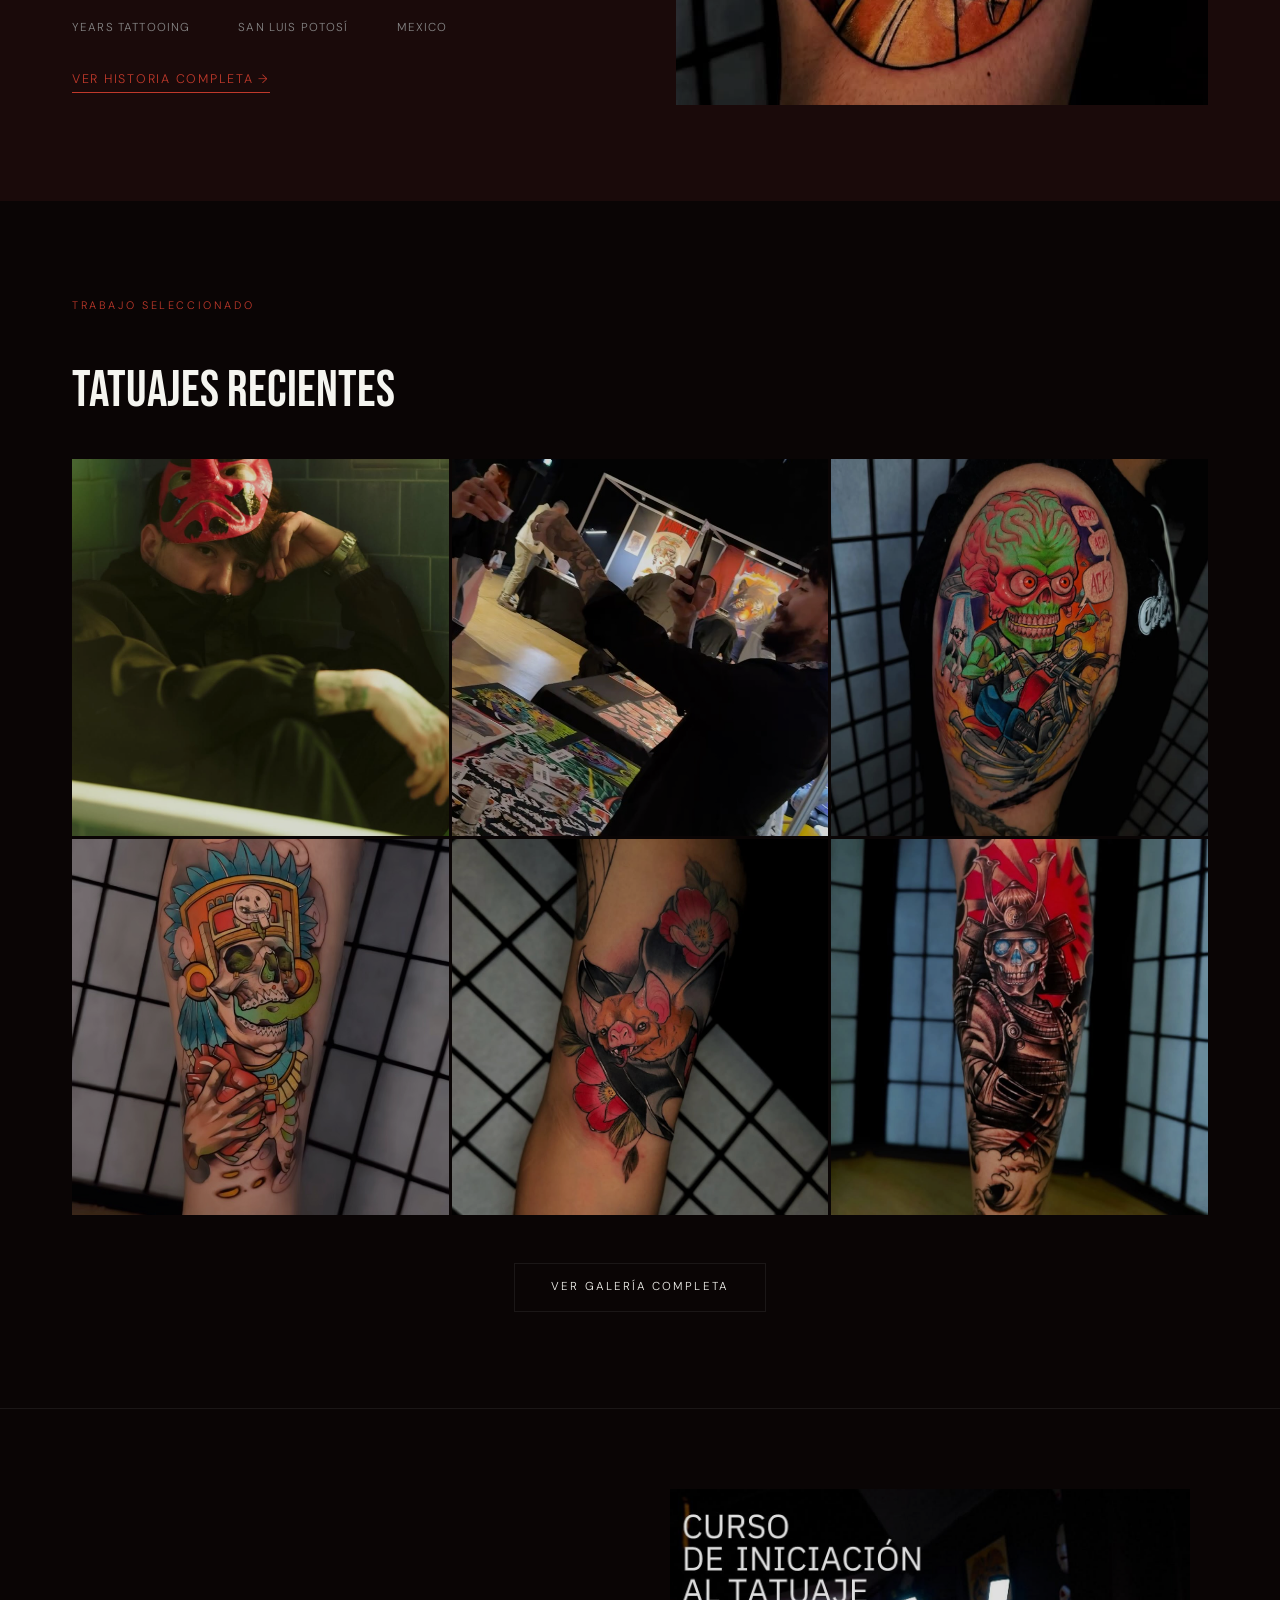
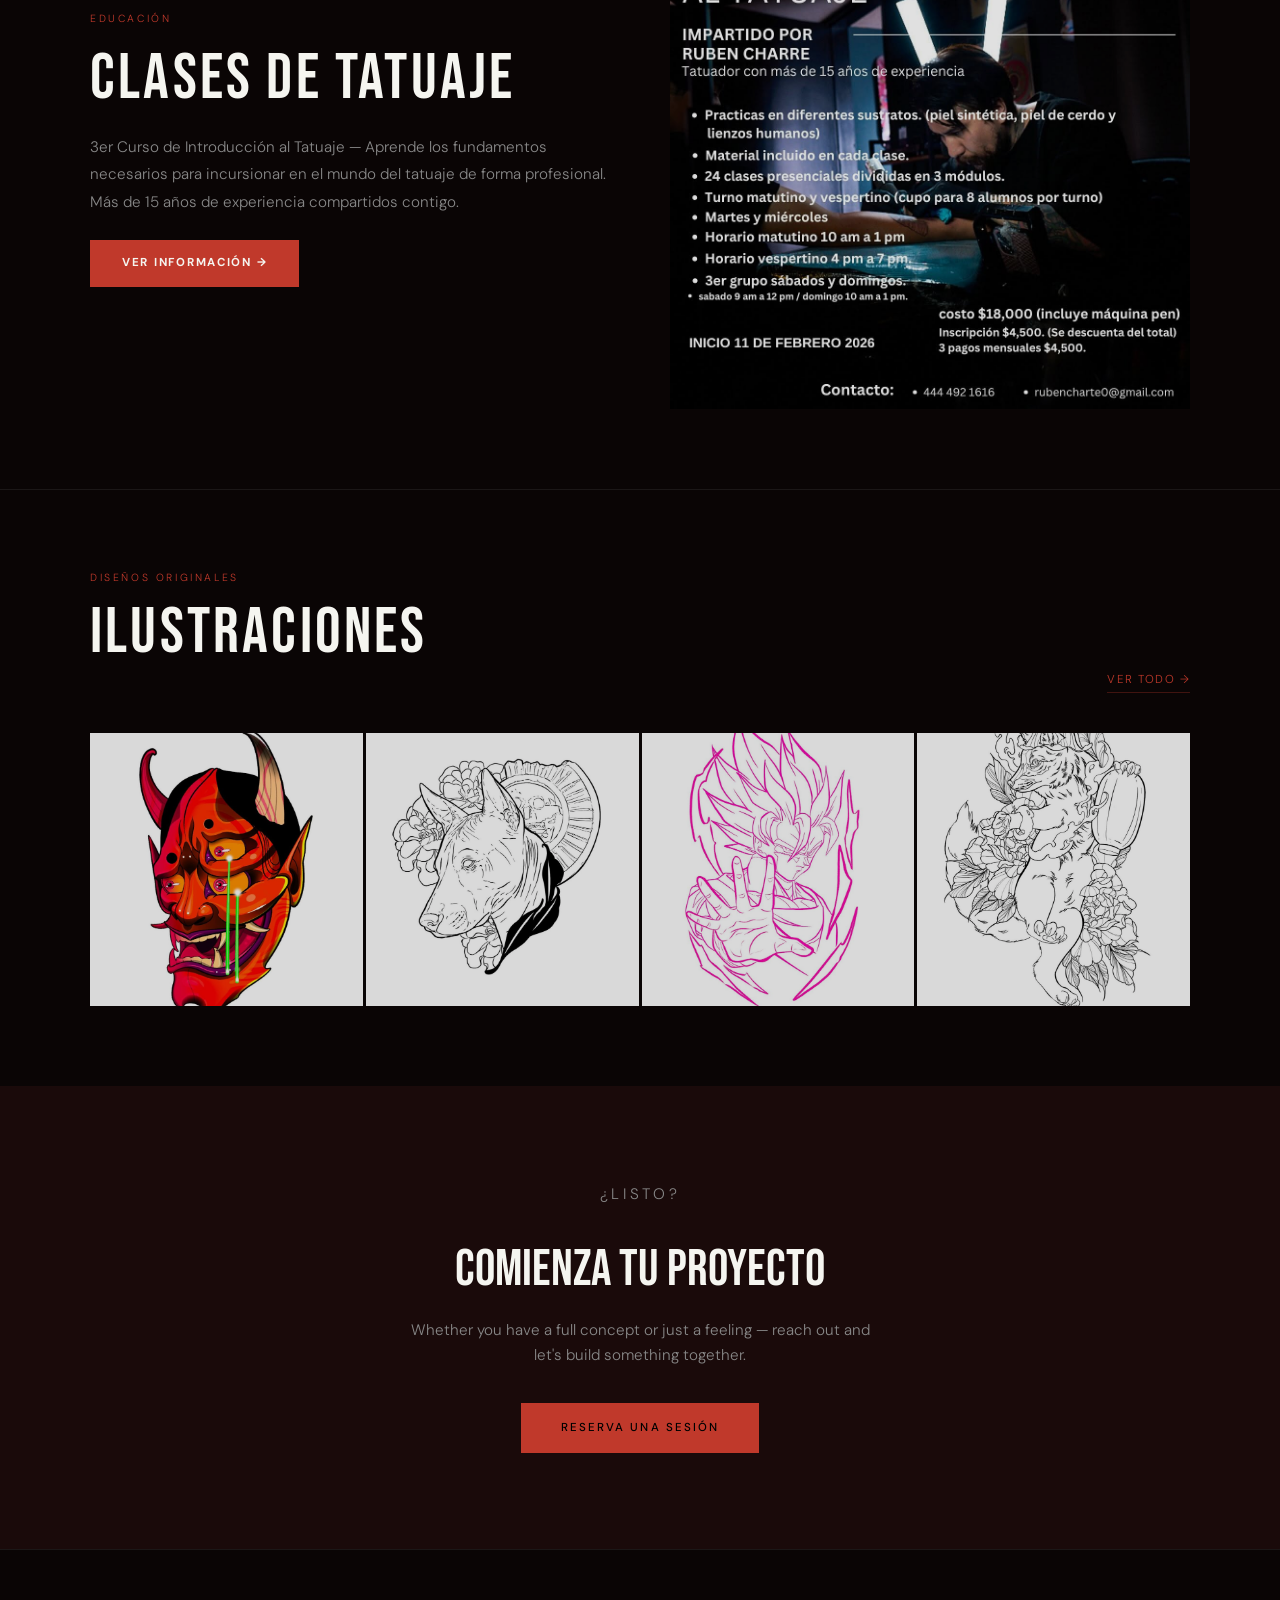
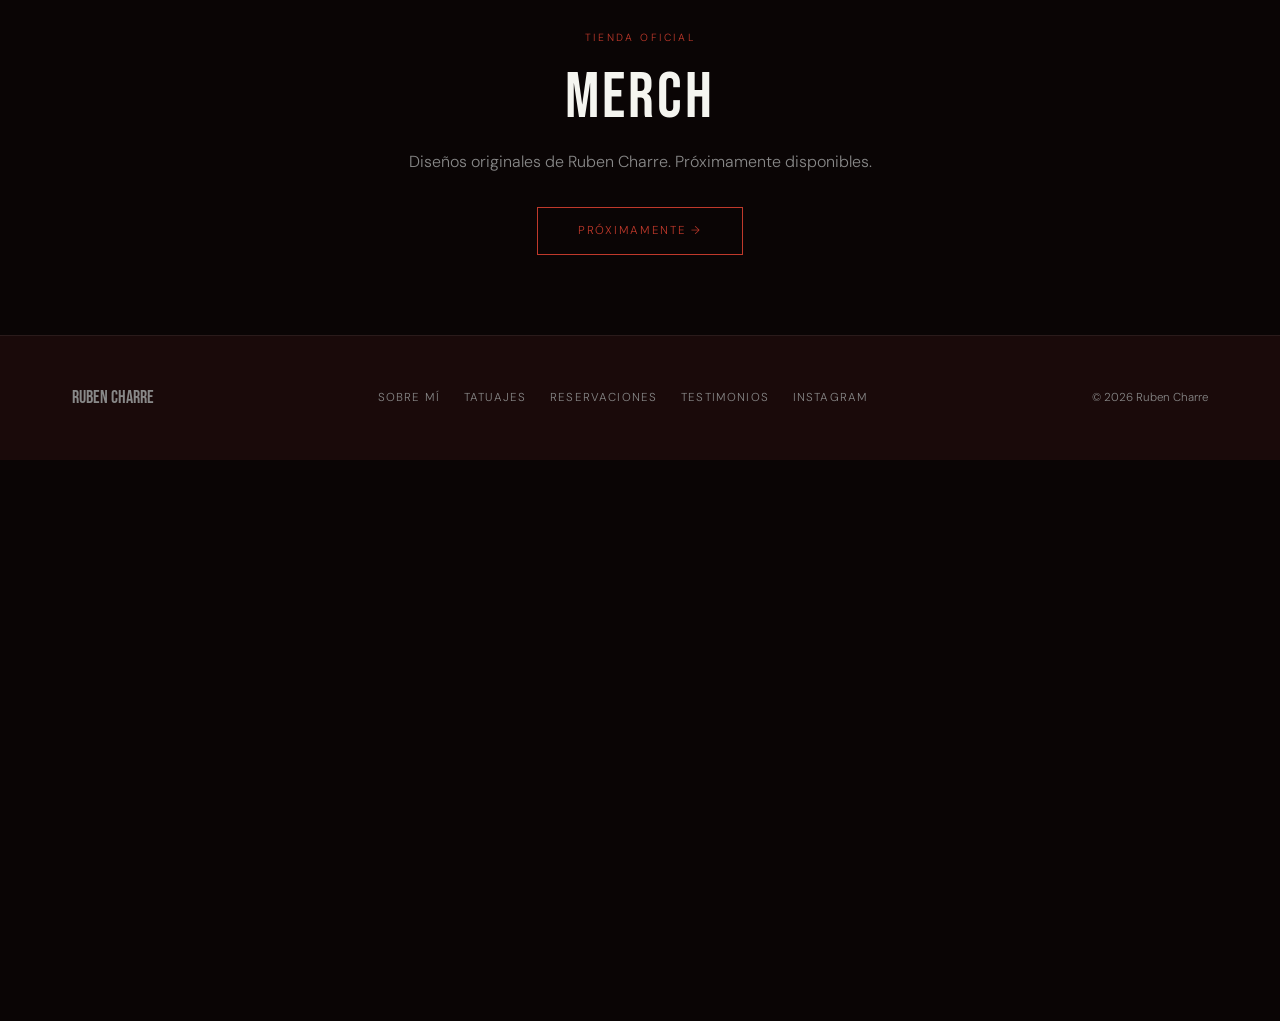
==== commit 03439d38: "Fix: translate about heading to Spanish" ====
--- a/index.html
+++ b/index.html
@@ -386,7 +386,7 @@
   <div class="about-grid">
     <div class="about-text fade-up">
       <p class="section-label">Sobre Mí</p>
-      <h2>Fifteen Years of Ink, Story, and Intention</h2>
+      <h2>Quince Años de Tinta, Historia e Intención</h2>
       <p>Soy Ruben Charre, tatuador nacido y radicado en San Luis Potosí, México. Mi trabajo vive en la intersección entre la ilustración neo-tradicional y las historias que mis clientes llevan consigo — ya sea un personaje de anime que marcó su infancia, un retrato de alguien que aman, o un fragmento de mitología que han cargado en el pecho por años. Cada sesión es una conversación, y cada tatuaje es un capítulo.</p>
       <p>He tenido el privilegio de tatuar internacionalmente — desde el Mondial du Tatouage en París hasta convenciones por todo México y más allá — pero mi hogar siempre es Black Soul Tattoo SLP. Aquí es donde afilo mi oficio, llevo mi trabajo de detalle al límite y construyo proyectos a largo plazo con personas que confían en el proceso.</p>
       <div class="stats-row">
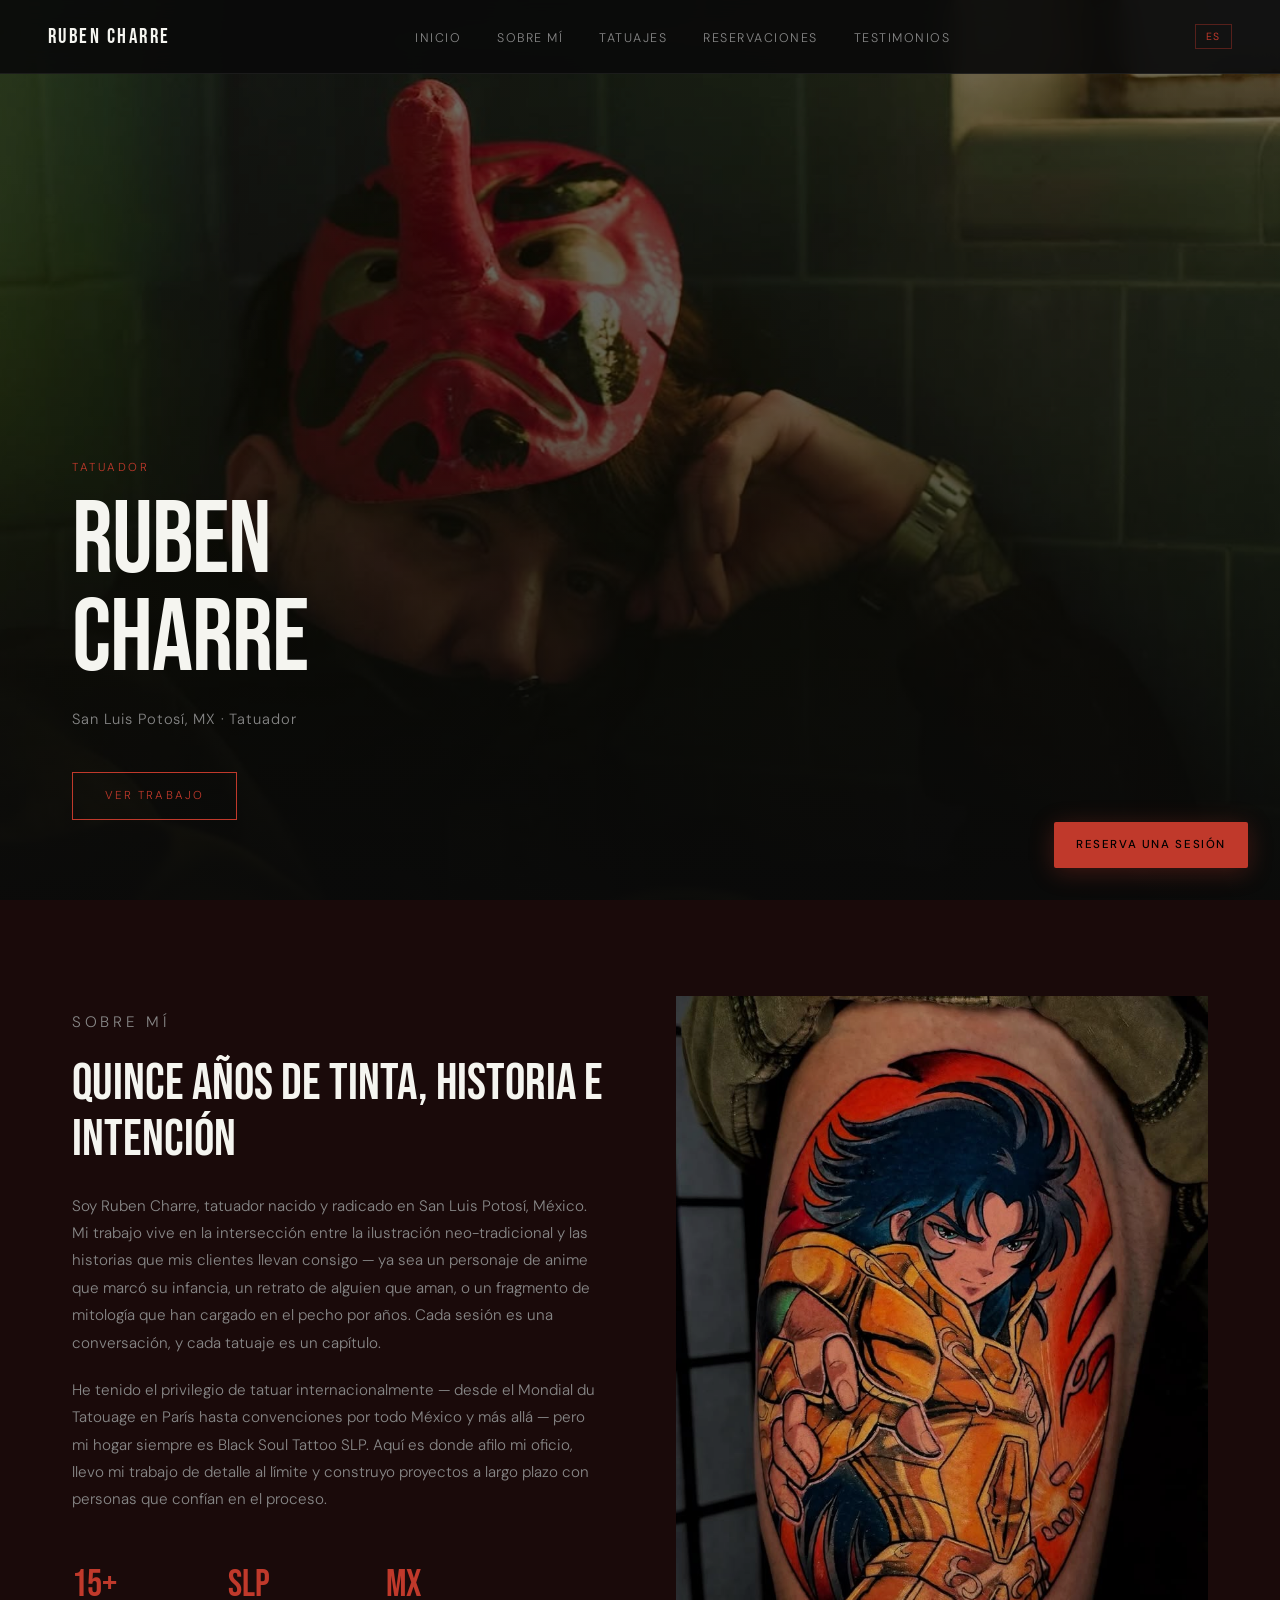
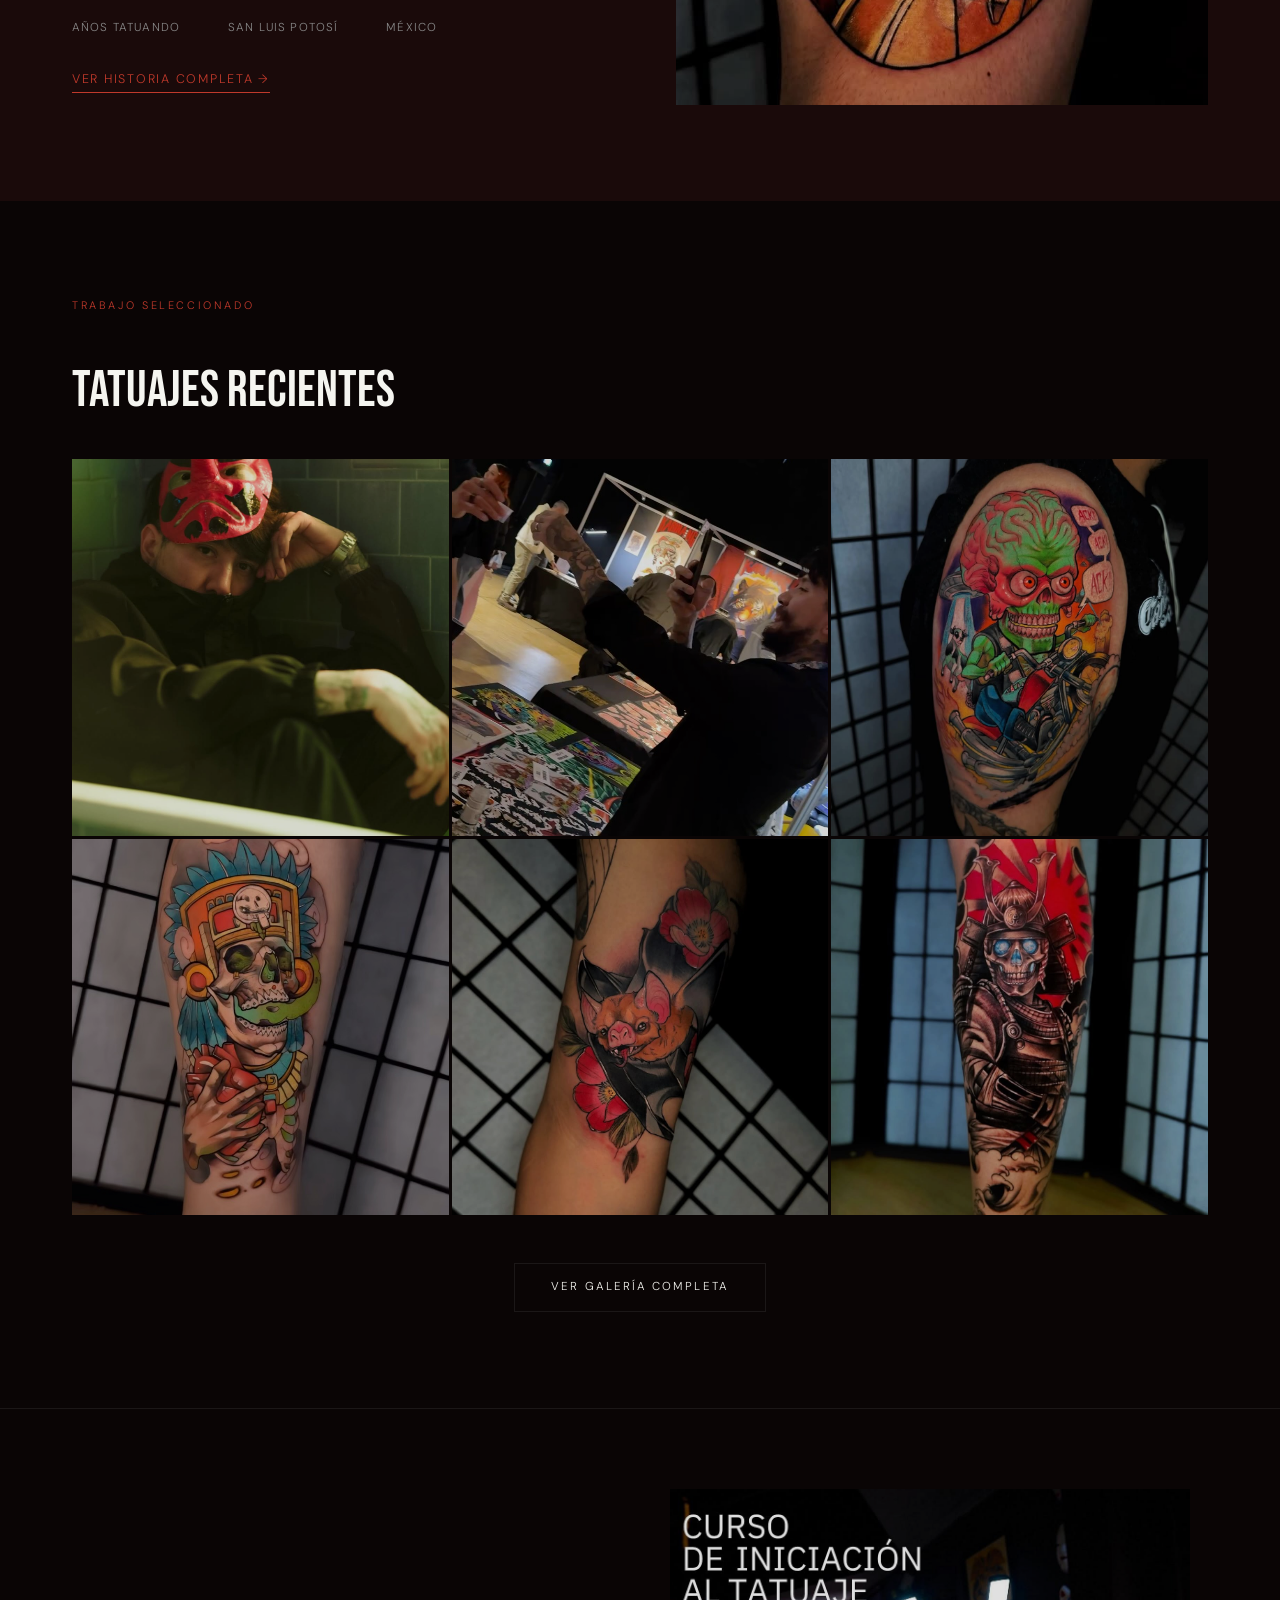
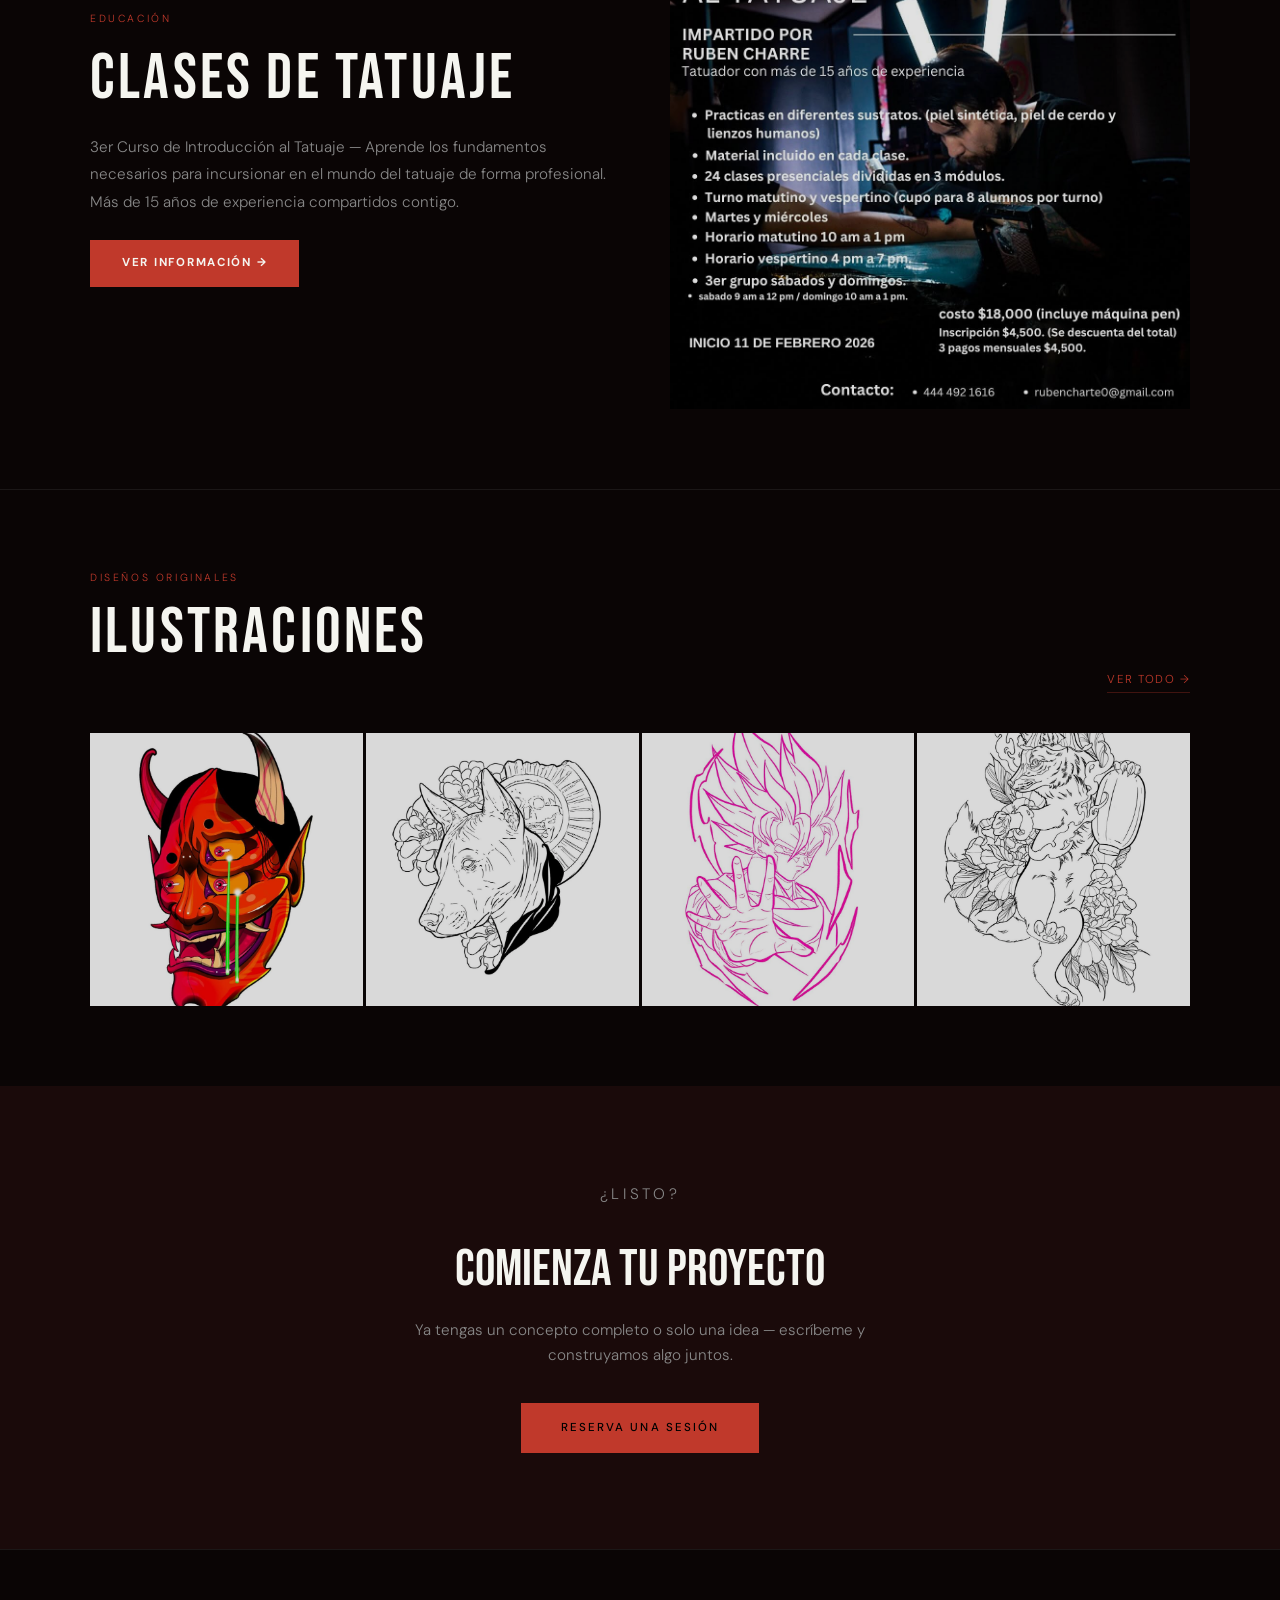
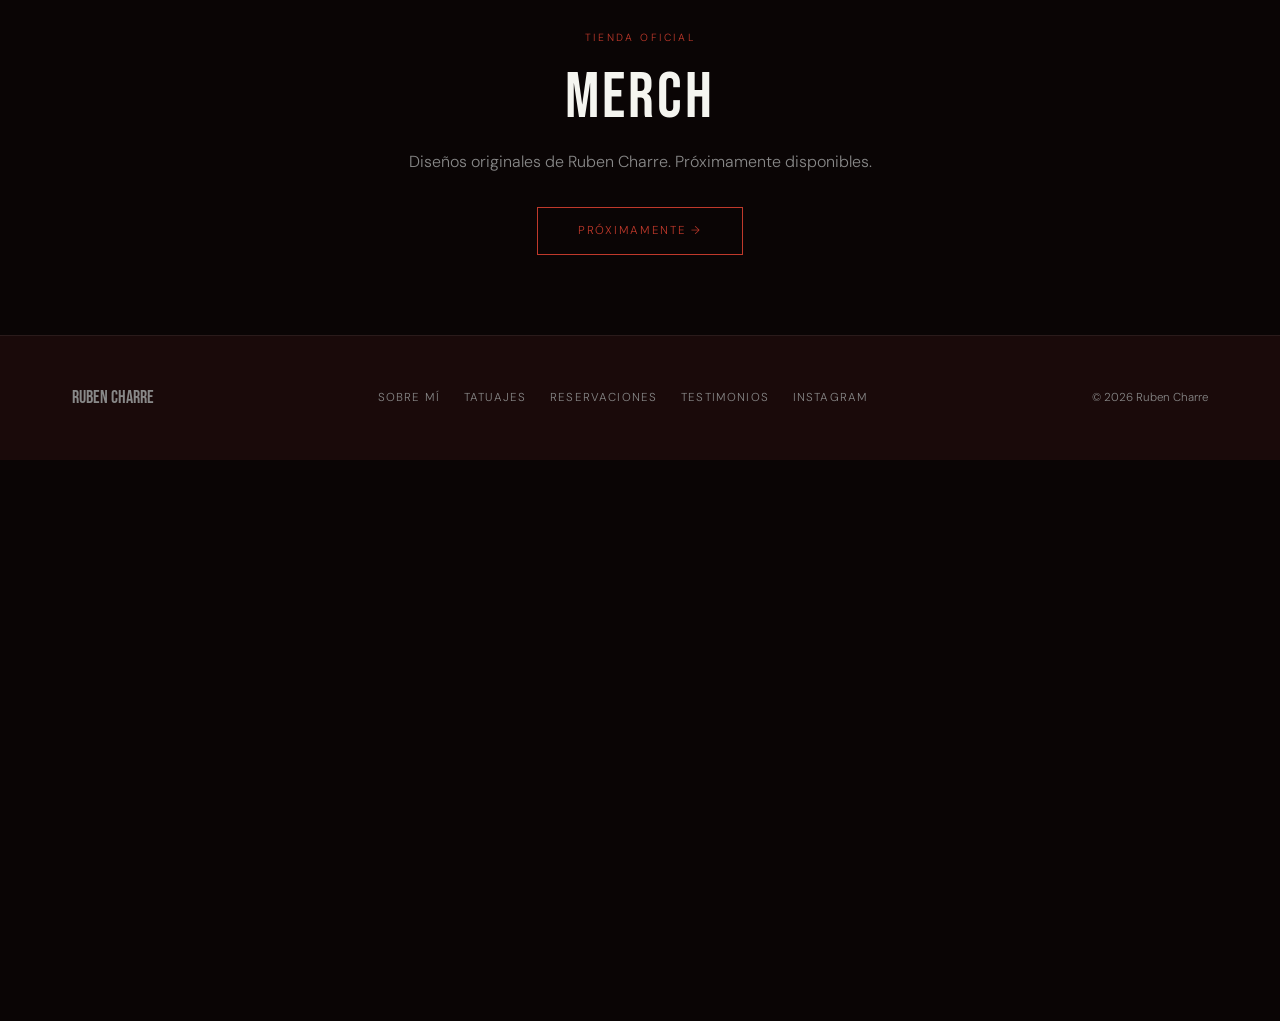
==== commit 6ca8df7e: "Full Spanish translation across all pages" ====
--- a/index.html
+++ b/index.html
@@ -3,18 +3,18 @@
 <head>
   <meta charset="UTF-8">
   <meta name="viewport" content="width=device-width, initial-scale=1.0">
-  <title>Ruben Charre — Tattoo Artist | San Luis Potosí, Mexico</title>
-  <meta name="description" content="Ruben Charre is a tattoo artist based in San Luis Potosí, Mexico, specializing in neo-traditional, anime, and illustrative tattoo work with bold detail and rich color.">
+  <title>Ruben Charre — Tatuador | San Luis Potosí, México</title>
+  <meta name="description" content="Ruben Charre es un tatuador de San Luis Potosí, México, especializado en tatuajes neo-tradicionales, anime e ilustrativos con gran detalle y color.">
   <link rel="canonical" href="https://eternowebstudio.com./">
 
   <!-- OG Tags -->
-  <meta property="og:title" content="Ruben Charre — Tattoo Artist">
-  <meta property="og:description" content="Neo-traditional & illustrative tattoos from San Luis Potosí, Mexico.">
+  <meta property="og:title" content="Ruben Charre — Tatuador">
+  <meta property="og:description" content="Tatuajes neo-tradicionales e ilustrativos de San Luis Potosí, México.">
   <meta property="og:image" content="https://eternowebstudio.com/images/ruben-hero.jpg">
   <meta property="og:url" content="https://eternowebstudio.com./">
   <meta property="og:type" content="website">
   <meta name="twitter:card" content="summary_large_image">
-  <meta name="twitter:title" content="Ruben Charre — Tattoo Artist">
+  <meta name="twitter:title" content="Ruben Charre — Tatuador">
   <meta name="twitter:image" content="https://eternowebstudio.com/images/ruben-hero.jpg">
 
   <!-- Google Fonts -->
@@ -28,7 +28,7 @@
     "@context": "https://schema.org",
     "@type": "Person",
     "name": "Ruben Charre",
-    "jobTitle": "Tattoo Artist",
+    "jobTitle": "Tatuador",
     "url": "https://eternowebstudio.com./",
     "image": "https://eternowebstudio.com/images/ruben-hero.jpg",
     "sameAs": ["https://www.instagram.com/rubencharre"],
@@ -342,6 +342,18 @@
     @media (max-width: 480px) {
       .gallery-grid { grid-template-columns: repeat(2, 1fr); }
     }
+  
+    /* === LIGHTBOX === */
+    .lightbox{display:none;position:fixed;inset:0;z-index:9999;background:rgba(0,0,0,0.97);align-items:center;justify-content:center}
+    .lightbox.active{display:flex}
+    .lightbox img{max-width:96vw;max-height:96vh;object-fit:contain;user-select:none;-webkit-user-select:none;pointer-events:none}
+    .lb-close{position:absolute;top:16px;right:16px;width:44px;height:44px;background:rgba(0,0,0,0.5);border:1px solid rgba(255,255,255,0.3);border-radius:50%;color:#fff;font-size:22px;cursor:pointer;display:flex;align-items:center;justify-content:center;z-index:10;-webkit-tap-highlight-color:transparent;transition:border-color 0.3s}
+    .lb-close:hover{border-color:var(--gold,#C9A84C);color:var(--gold,#C9A84C)}
+    .lb-nav{position:absolute;top:50%;transform:translateY(-50%);background:rgba(0,0,0,0.4);border:1px solid rgba(255,255,255,0.2);border-radius:50%;color:#fff;width:48px;height:48px;font-size:24px;cursor:pointer;display:flex;align-items:center;justify-content:center;z-index:10;-webkit-tap-highlight-color:transparent;transition:all 0.3s}
+    .lb-nav:hover{border-color:var(--gold,#C9A84C);color:var(--gold,#C9A84C)}
+    .lb-prev{left:12px}
+    .lb-next{right:12px}
+    @media(max-width:600px){.lb-nav{width:40px;height:40px;font-size:20px}.lb-prev{left:8px}.lb-next{right:8px}.lb-close{top:12px;right:12px;width:40px;height:40px}}
   </style>
 </head>
 <body>
@@ -356,7 +368,7 @@
     <li><a href="./testimonials.html">Testimonios</a></li>
   </ul>
   <button id="lang-toggle-btn" onclick="setLang(getLang()==='es'?'en':'es')" style="background:none;border:1px solid rgba(192,57,43,0.4);color:#C0392B;font-size:0.65rem;letter-spacing:0.15em;padding:5px 10px;cursor:pointer;font-family:inherit;transition:all 0.2s;" onmouseover="this.style.background='rgba(192,57,43,0.15)'" onmouseout="this.style.background='none'">ES</button>
-  <button class="hamburger" aria-label="Menu" onclick="document.querySelector('.mobile-menu').classList.toggle('open')">
+  <button class="hamburger" aria-label="Menú" onclick="document.querySelector('.mobile-menu').classList.toggle('open')">
     <span></span><span></span><span></span>
   </button>
 </nav>
@@ -374,7 +386,7 @@
   <div class="hero-bg"></div>
   <div class="hero-gradient"></div>
   <div class="hero-content fade-up">
-    <p class="hero-eyebrow">Tattoo Artist</p>
+    <p class="hero-eyebrow">Tatuador</p>
     <h1>Ruben<br>Charre</h1>
     <p class="hero-sub">San Luis Potosí, MX · Tatuador</p>
     <a href="./tattoos.html" class="hero-cta">Ver Trabajo</a>
@@ -392,7 +404,7 @@
       <div class="stats-row">
         <div class="stat-item">
           <div class="stat-num">15+</div>
-          <div class="stat-label">Years Tattooing</div>
+          <div class="stat-label">Años Tatuando</div>
         </div>
         <div class="stat-item">
           <div class="stat-num">SLP</div>
@@ -400,7 +412,7 @@
         </div>
         <div class="stat-item">
           <div class="stat-num">MX</div>
-          <div class="stat-label">Mexico</div>
+          <div class="stat-label">México</div>
         </div>
       </div>
       <a href="./about.html" class="about-link">Ver Historia Completa →</a>
@@ -466,7 +478,7 @@
 <section class="booking-preview">
   <p class="section-label fade-up">¿Listo?</p>
   <h2 class="fade-up">Comienza Tu Proyecto</h2>
-  <p class="fade-up">Whether you have a full concept or just a feeling — reach out and let's build something together.</p>
+  <p class="fade-up">Ya tengas un concepto completo o solo una idea — escríbeme y construyamos algo juntos.</p>
   <a href="./booking.html" class="btn-gold fade-up">Reserva una Sesión</a>
 </section>
 
@@ -543,12 +555,38 @@
       "Sé el primero en compartir tu experiencia."
     </div>
     <div style="margin-top:32px;" class="fade-up">
-      <a href="./testimonials.html" class="btn-outline">Leave a Review</a>
-    </div>
-  </div>
-</section>
-
-
+      <a href="./testimonials.html" class="btn-outline">Dejar una Reseña</a>
+    </div>
+  </div>
+</section>
+
+
+
+  <div class="lightbox" id="lightbox">
+    <button class="lb-close" onclick="closeLB()">&times;</button>
+    <button class="lb-nav lb-prev" onclick="navLB(-1)">&#8249;</button>
+    <img id="lb-img" src="" alt="Gallery image">
+    <button class="lb-nav lb-next" onclick="navLB(1)">&#8250;</button>
+  </div>
+<script>
+(function(){
+  var items=Array.from(document.querySelectorAll('.gallery-item,.g-item'));
+  var lb=document.getElementById('lightbox');
+  if(!lb||!items.length)return;
+  var lbImg=document.getElementById('lb-img'),idx=0;
+  items.forEach(function(el,i){
+    el.style.cursor='pointer';
+    el.addEventListener('click',function(e){e.preventDefault();idx=i;lbImg.src=el.querySelector('img').src;lb.classList.add('active');document.body.style.overflow='hidden'});
+  });
+  window.closeLB=function(){lb.classList.remove('active');document.body.style.overflow=''};
+  window.navLB=function(d){idx=(idx+d+items.length)%items.length;lbImg.src=items[idx].querySelector('img').src};
+  lb.addEventListener('click',function(e){if(e.target===lb)closeLB()});
+  document.addEventListener('keydown',function(e){if(!lb.classList.contains('active'))return;if(e.key==='Escape')closeLB();if(e.key==='ArrowLeft')navLB(-1);if(e.key==='ArrowRight')navLB(1)});
+  var tx=0;
+  lb.addEventListener('touchstart',function(e){tx=e.changedTouches[0].screenX},{passive:true});
+  lb.addEventListener('touchend',function(e){var d=tx-e.changedTouches[0].screenX;if(Math.abs(d)>50)navLB(d>0?1:-1)},{passive:true});
+})();
+</script>
 </body>
 </html>
 <!-- rebuild Wed Mar 18 08:30:24 CDT 2026 -->
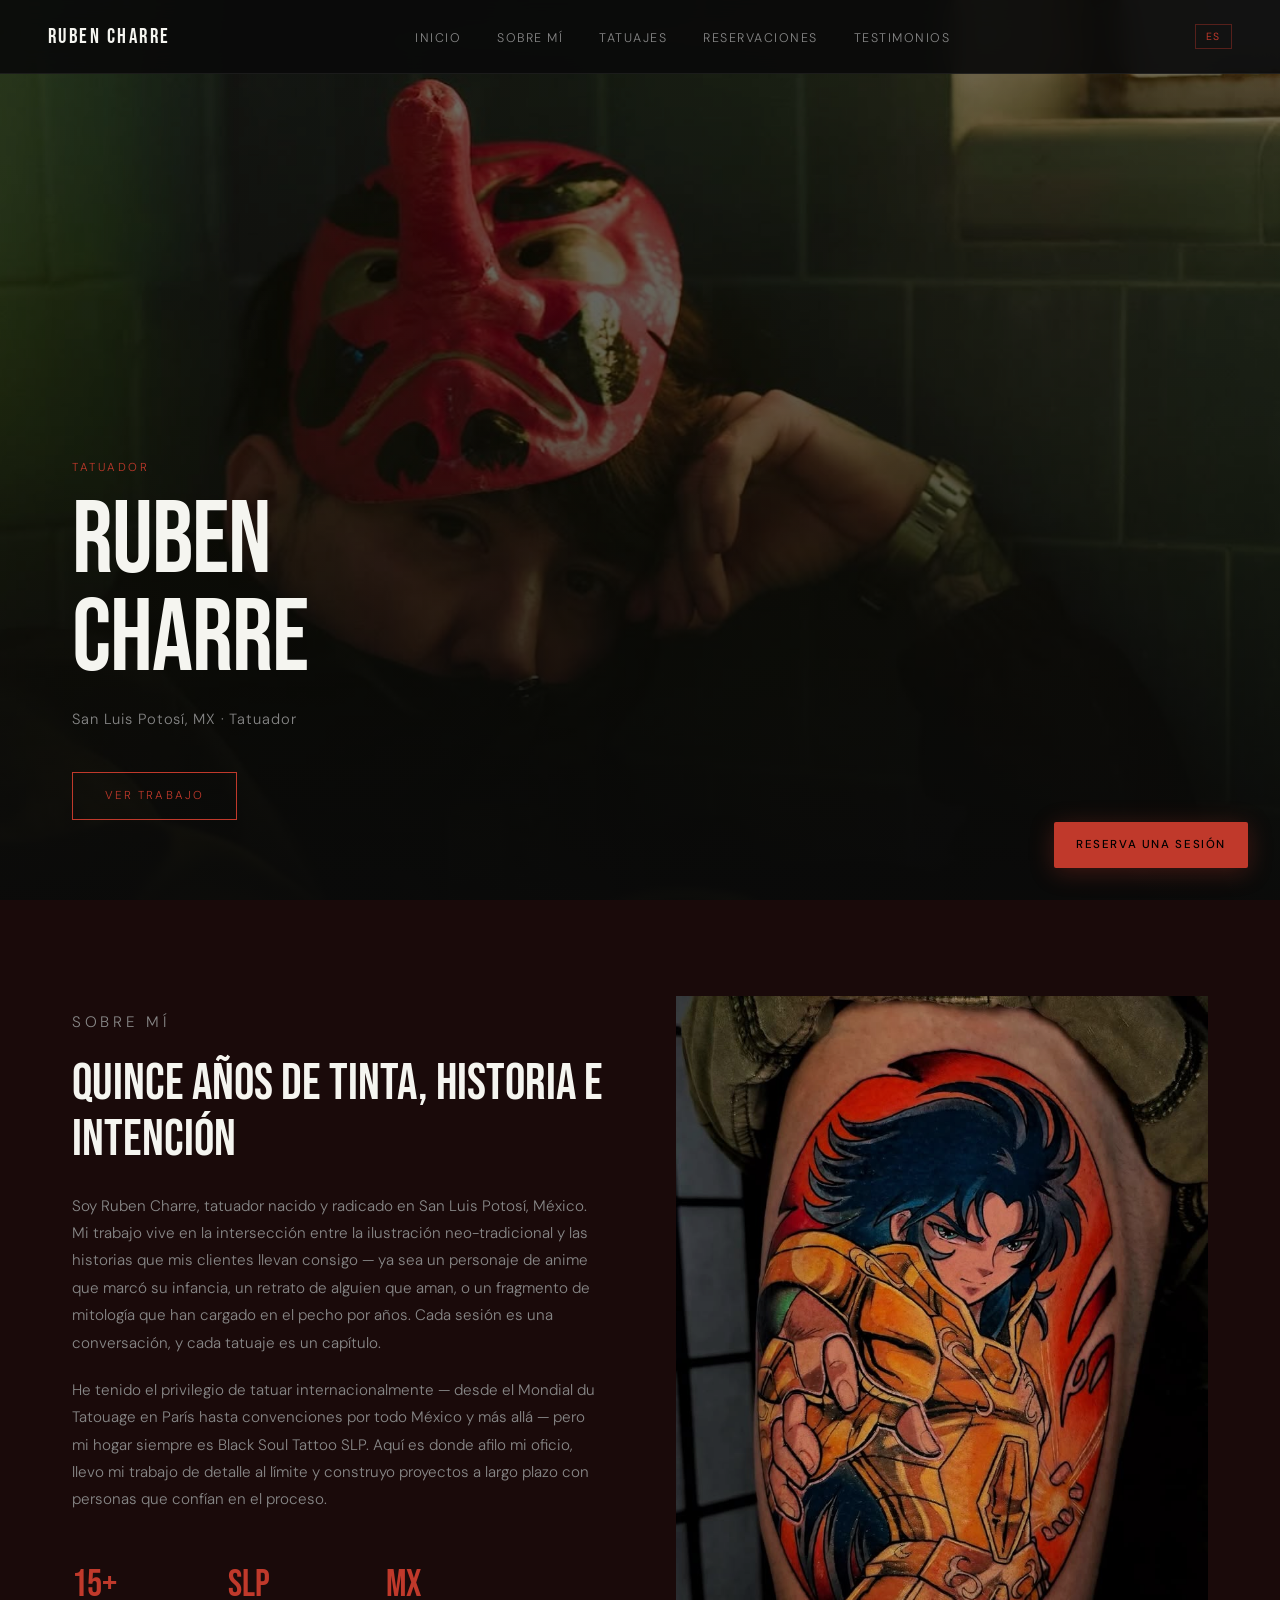
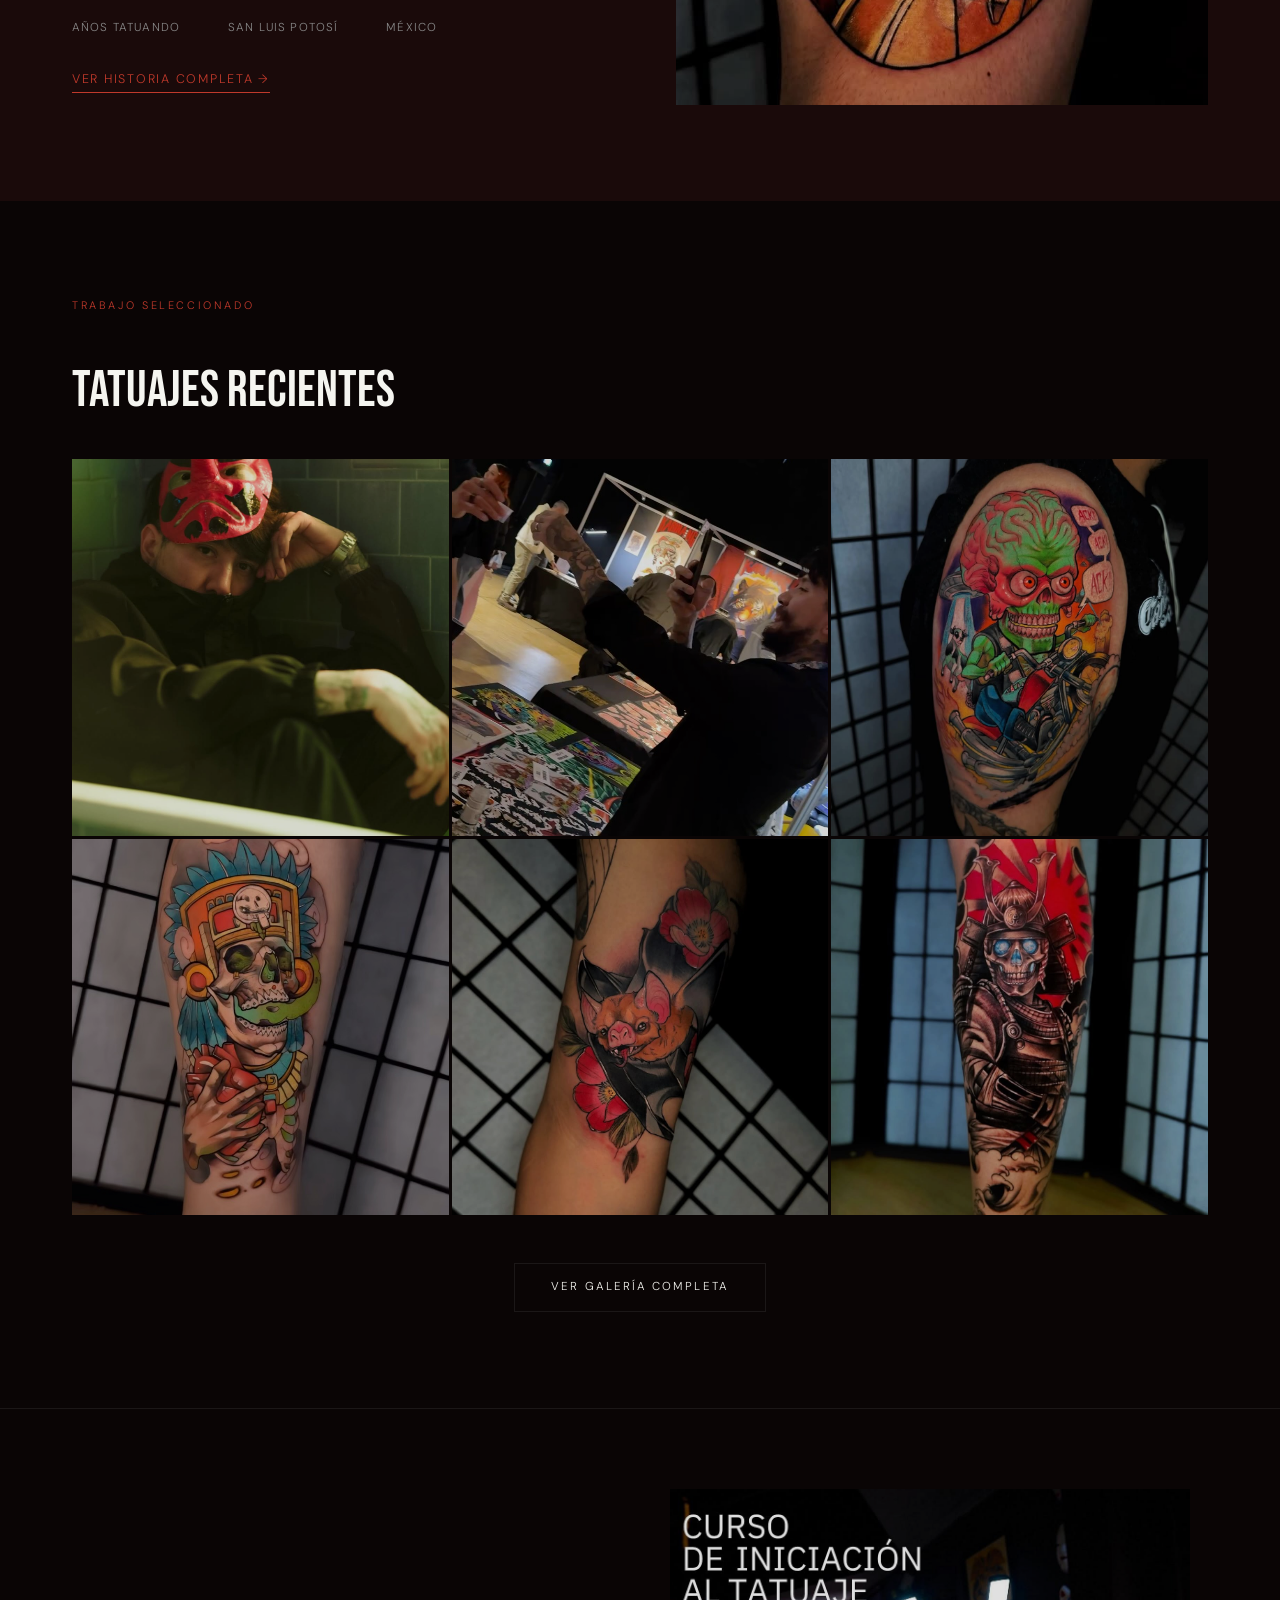
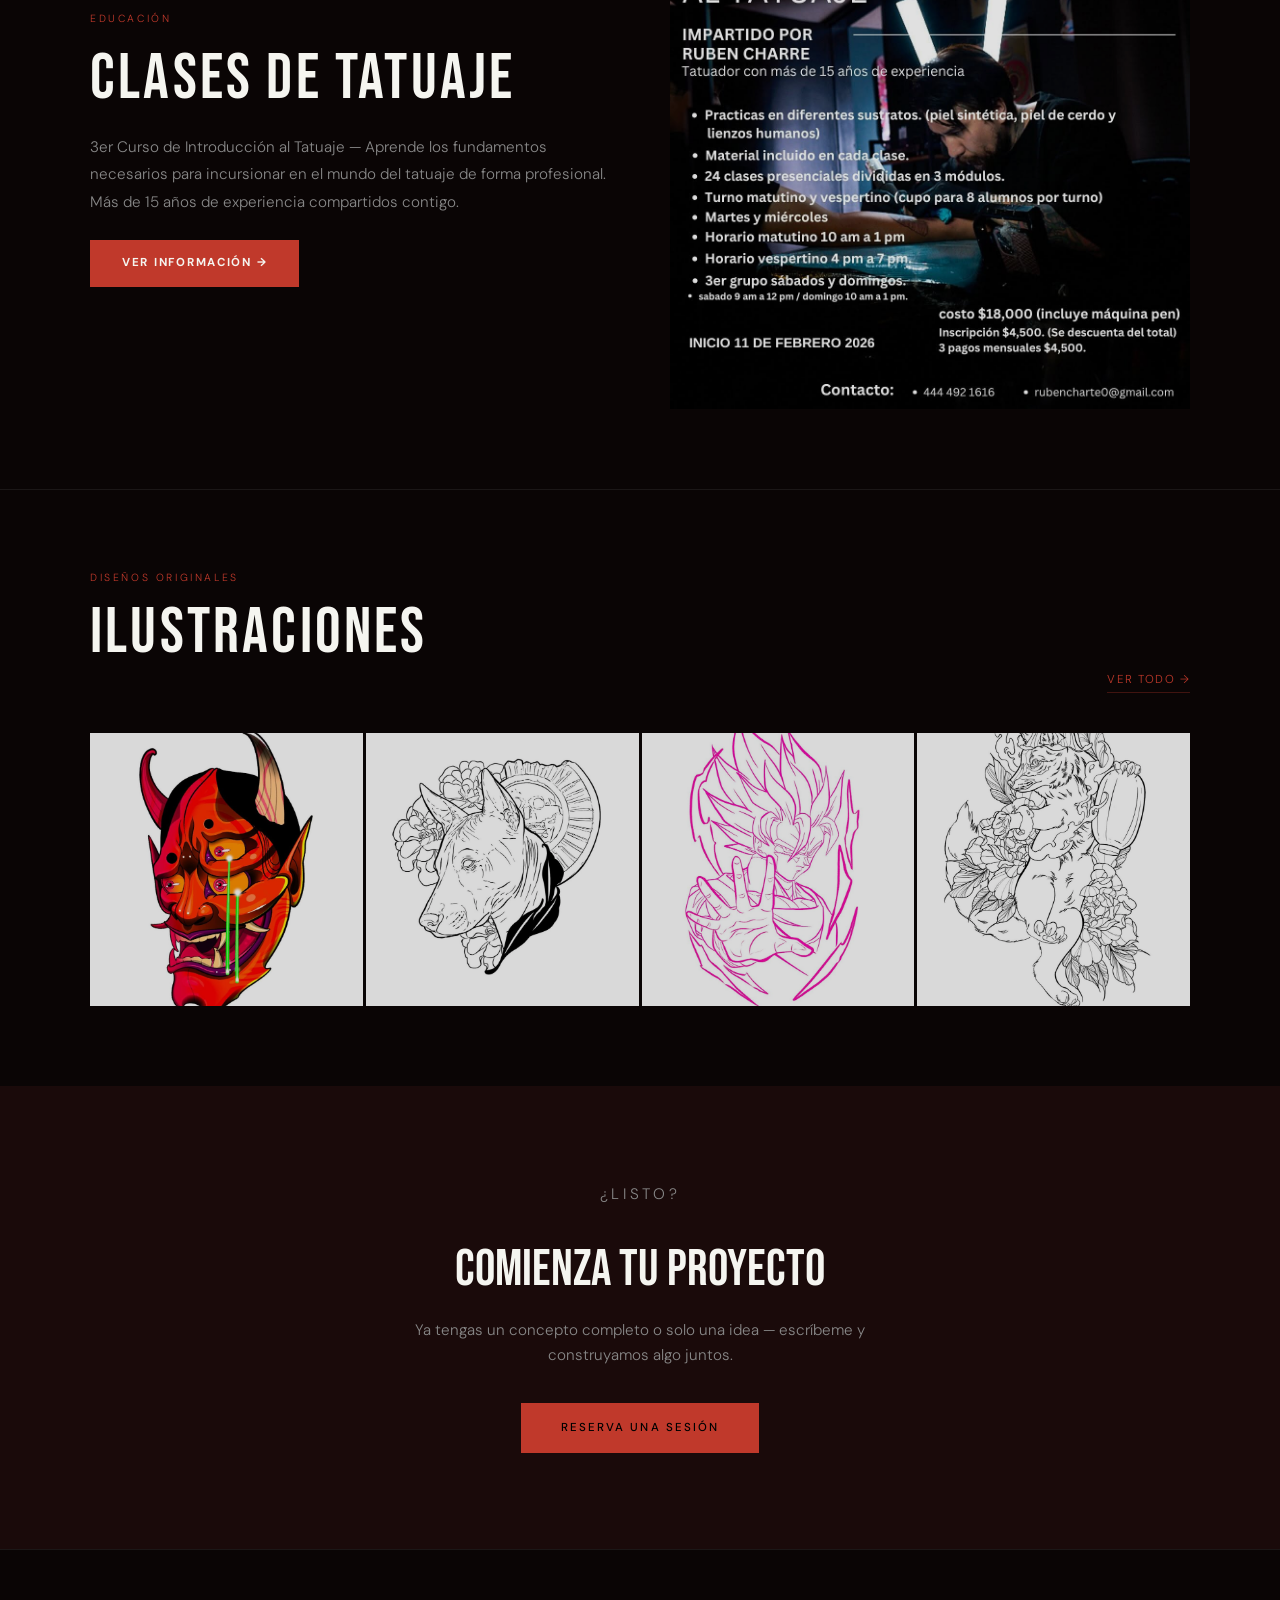
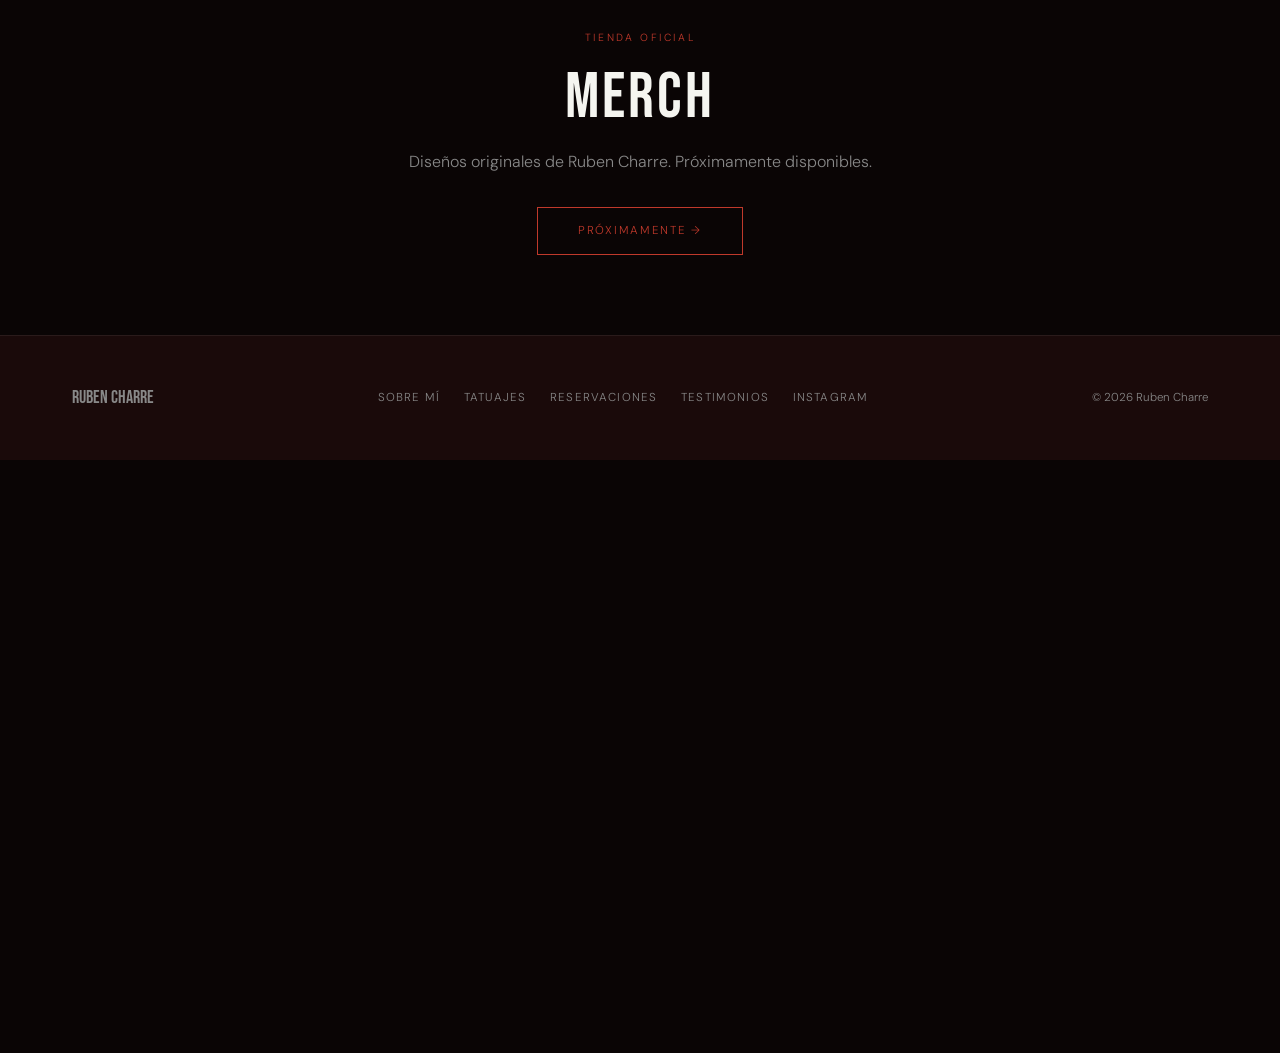
==== commit d307be24: "Add featured testimonials to home page" ====
--- a/index.html
+++ b/index.html
@@ -1,3 +1,4 @@
+<!-- premium-build -->
 <!DOCTYPE html>
 <html lang="es">
 <head>
@@ -354,6 +355,16 @@
     .lb-prev{left:12px}
     .lb-next{right:12px}
     @media(max-width:600px){.lb-nav{width:40px;height:40px;font-size:20px}.lb-prev{left:8px}.lb-next{right:8px}.lb-close{top:12px;right:12px;width:40px;height:40px}}
+
+    .home-testimonials-grid { display: grid; grid-template-columns: 1fr; gap: 24px; margin-top: 32px; max-width: 1100px; margin-left: auto; margin-right: auto; }
+    @media (min-width: 720px) { .home-testimonials-grid { grid-template-columns: 1fr 1fr; } }
+    .home-testimonial-card { background: rgba(255,255,255,0.02); border: 1px solid rgba(255,255,255,0.1); border-radius: 12px; padding: 28px; text-align: left; }
+    .home-testimonial-stars { color: var(--gold, var(--accent, #c9a84c)); font-size: 0.9rem; letter-spacing: 0.1em; margin-bottom: 12px; }
+    .home-testimonial-text { font-family: 'Cormorant Garamond', Georgia, serif; font-size: 1.05rem; font-style: italic; line-height: 1.7; margin-bottom: 16px; opacity: 0.9; }
+    .home-testimonial-author { color: var(--gold, var(--accent, #c9a84c)); font-size: 0.78rem; letter-spacing: 0.1em; text-transform: uppercase; }
+    .home-testimonials-viewall { text-align: center; margin-top: 40px; }
+    .home-testimonials-viewall a { color: var(--gold, var(--accent, #c9a84c)); text-decoration: none; font-size: 0.78rem; letter-spacing: 0.15em; text-transform: uppercase; border-bottom: 1px solid currentColor; padding-bottom: 4px; }
+    .home-testimonials-viewall a:hover { opacity: 0.8; }
   </style>
 </head>
 <body>
@@ -548,10 +559,14 @@
 </script>
 <!-- TESTIMONIALS PREVIEW -->
 <section class="testimonials-section">
-  <div style="max-width:800px;margin:0 auto;">
+  <div style="max-width:1100px;margin:0 auto;">
     <p class="section-label fade-up">Testimonios</p>
     <h2 class="fade-up">Lo Que Dicen</h2>
-    <div class="testimonial-placeholder fade-up" style="margin-top:40px;">
+    <div id="home-testimonials-grid" class="home-testimonials-grid"></div>
+    <div id="home-testimonials-viewall" class="home-testimonials-viewall" style="display:none;">
+      <a href="./testimonials.html">Ver Todos los Testimonios &rarr;</a>
+    </div>
+    <div id="home-testimonial-placeholder" class="testimonial-placeholder fade-up" style="margin-top:40px;">
       "Sé el primero en compartir tu experiencia."
     </div>
     <div style="margin-top:32px;" class="fade-up">
@@ -587,6 +602,47 @@
   lb.addEventListener('touchend',function(e){var d=tx-e.changedTouches[0].screenX;if(Math.abs(d)>50)navLB(d>0?1:-1)},{passive:true});
 })();
 </script>
+<script>
+(function(){
+  try {
+    fetch('https://curious-lemming-262.convex.site/api/analytics/pageview', {
+      method: 'POST',
+      headers: {'Content-Type': 'application/json'},
+      body: JSON.stringify({ slug: 'rubencharre', page: window.location.pathname })
+    }).catch(function(){});
+  } catch(e) {}
+})();
+</script>
+
+  <script>
+    (function(){
+      var slug = 'rubencharre';
+      fetch('https://curious-lemming-262.convex.site/api/testimonials/featured?slug=' + encodeURIComponent(slug))
+        .then(function(r){ return r.json(); })
+        .then(function(data){
+          var reviews = (data.testimonials || []);
+          var totalApproved = data.totalApproved || 0;
+          var grid = document.getElementById('home-testimonials-grid');
+          var placeholder = document.getElementById('home-testimonial-placeholder');
+          var viewAll = document.getElementById('home-testimonials-viewall');
+          if (!grid) return;
+          if (reviews.length === 0) return;
+          if (placeholder) placeholder.style.display = 'none';
+          reviews.forEach(function(r){
+            var stars = '';
+            for (var i = 0; i < (r.rating || 5); i++) stars += '\u2605 ';
+            var card = document.createElement('div');
+            card.className = 'home-testimonial-card';
+            card.innerHTML = '<div class="home-testimonial-stars">' + stars + '</div>'
+              + '<p class="home-testimonial-text">\u201C' + r.reviewText.replace(/</g,'&lt;') + '\u201D</p>'
+              + '<span class="home-testimonial-author">\u2014 ' + r.name.replace(/</g,'&lt;') + '</span>';
+            grid.appendChild(card);
+          });
+          if (totalApproved > reviews.length && viewAll) viewAll.style.display = 'block';
+        })
+        .catch(function(){});
+    })();
+  </script>
 </body>
 </html>
 <!-- rebuild Wed Mar 18 08:30:24 CDT 2026 -->
